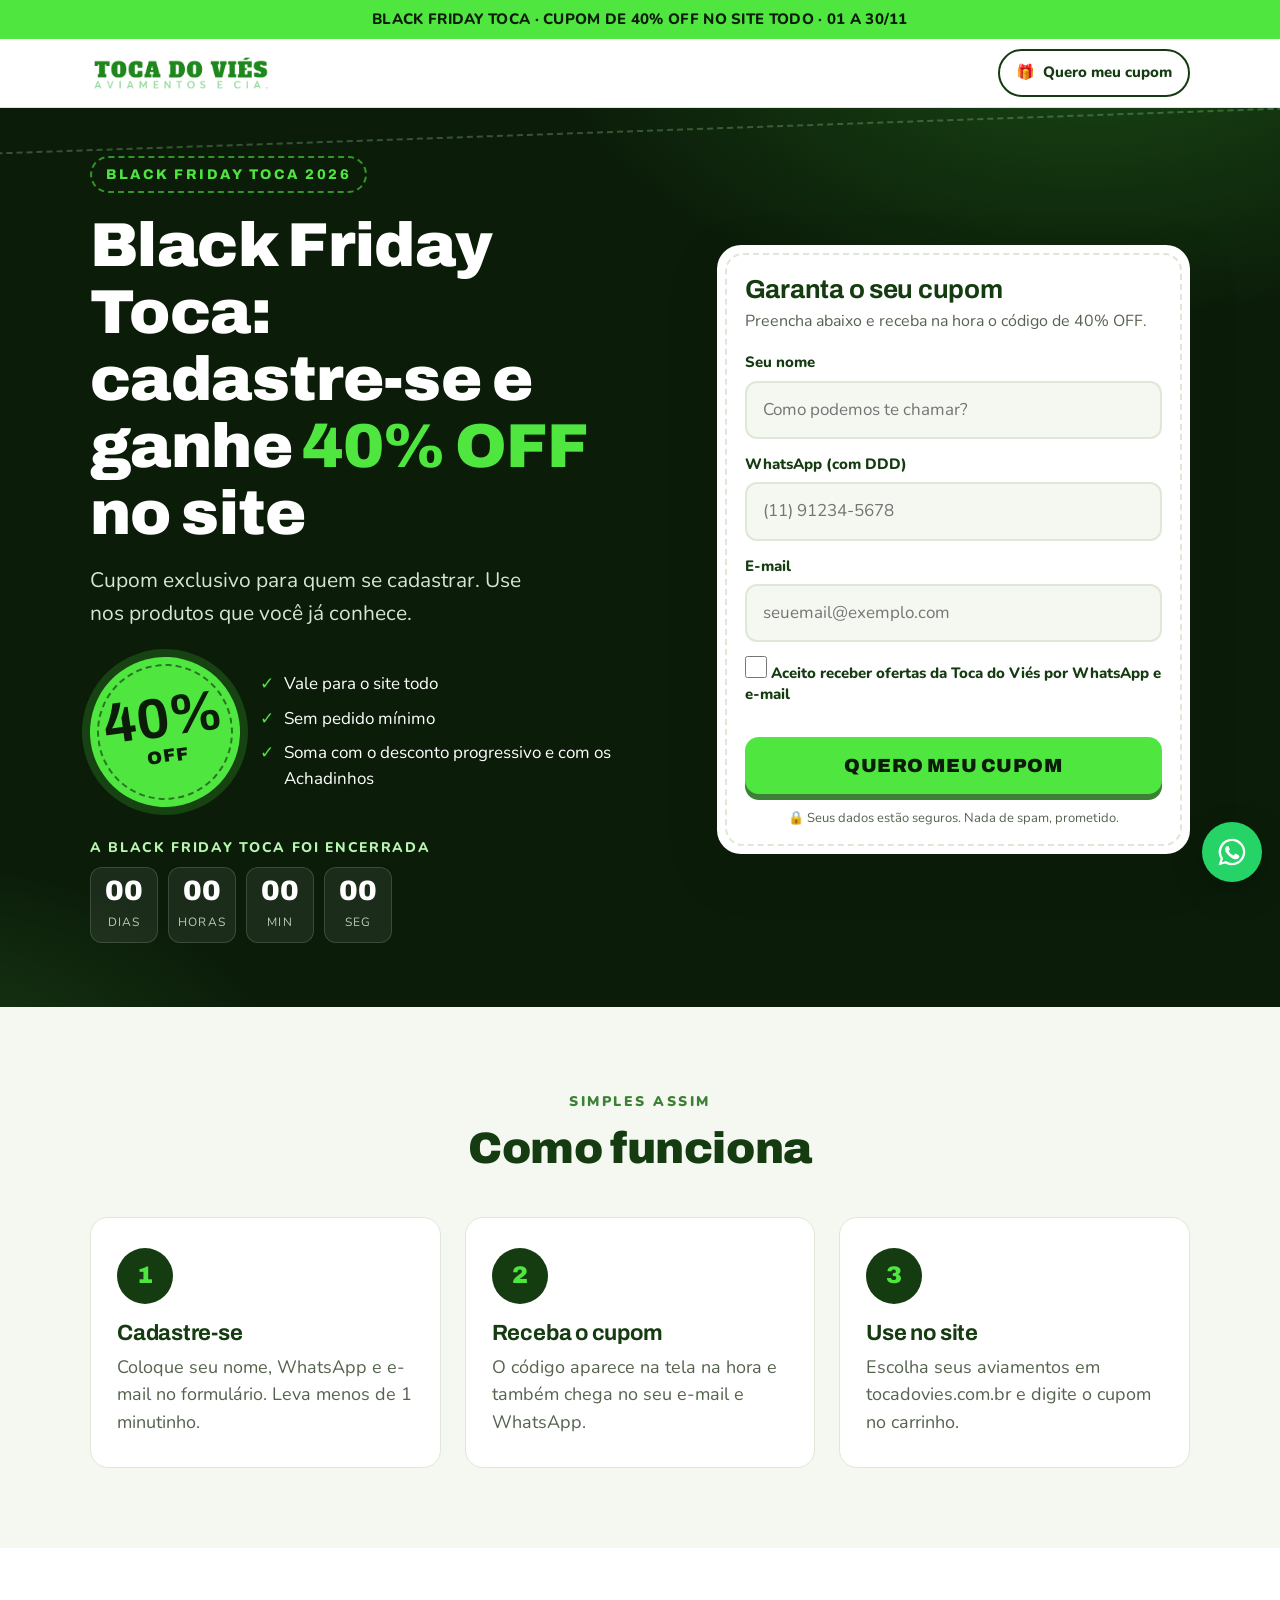
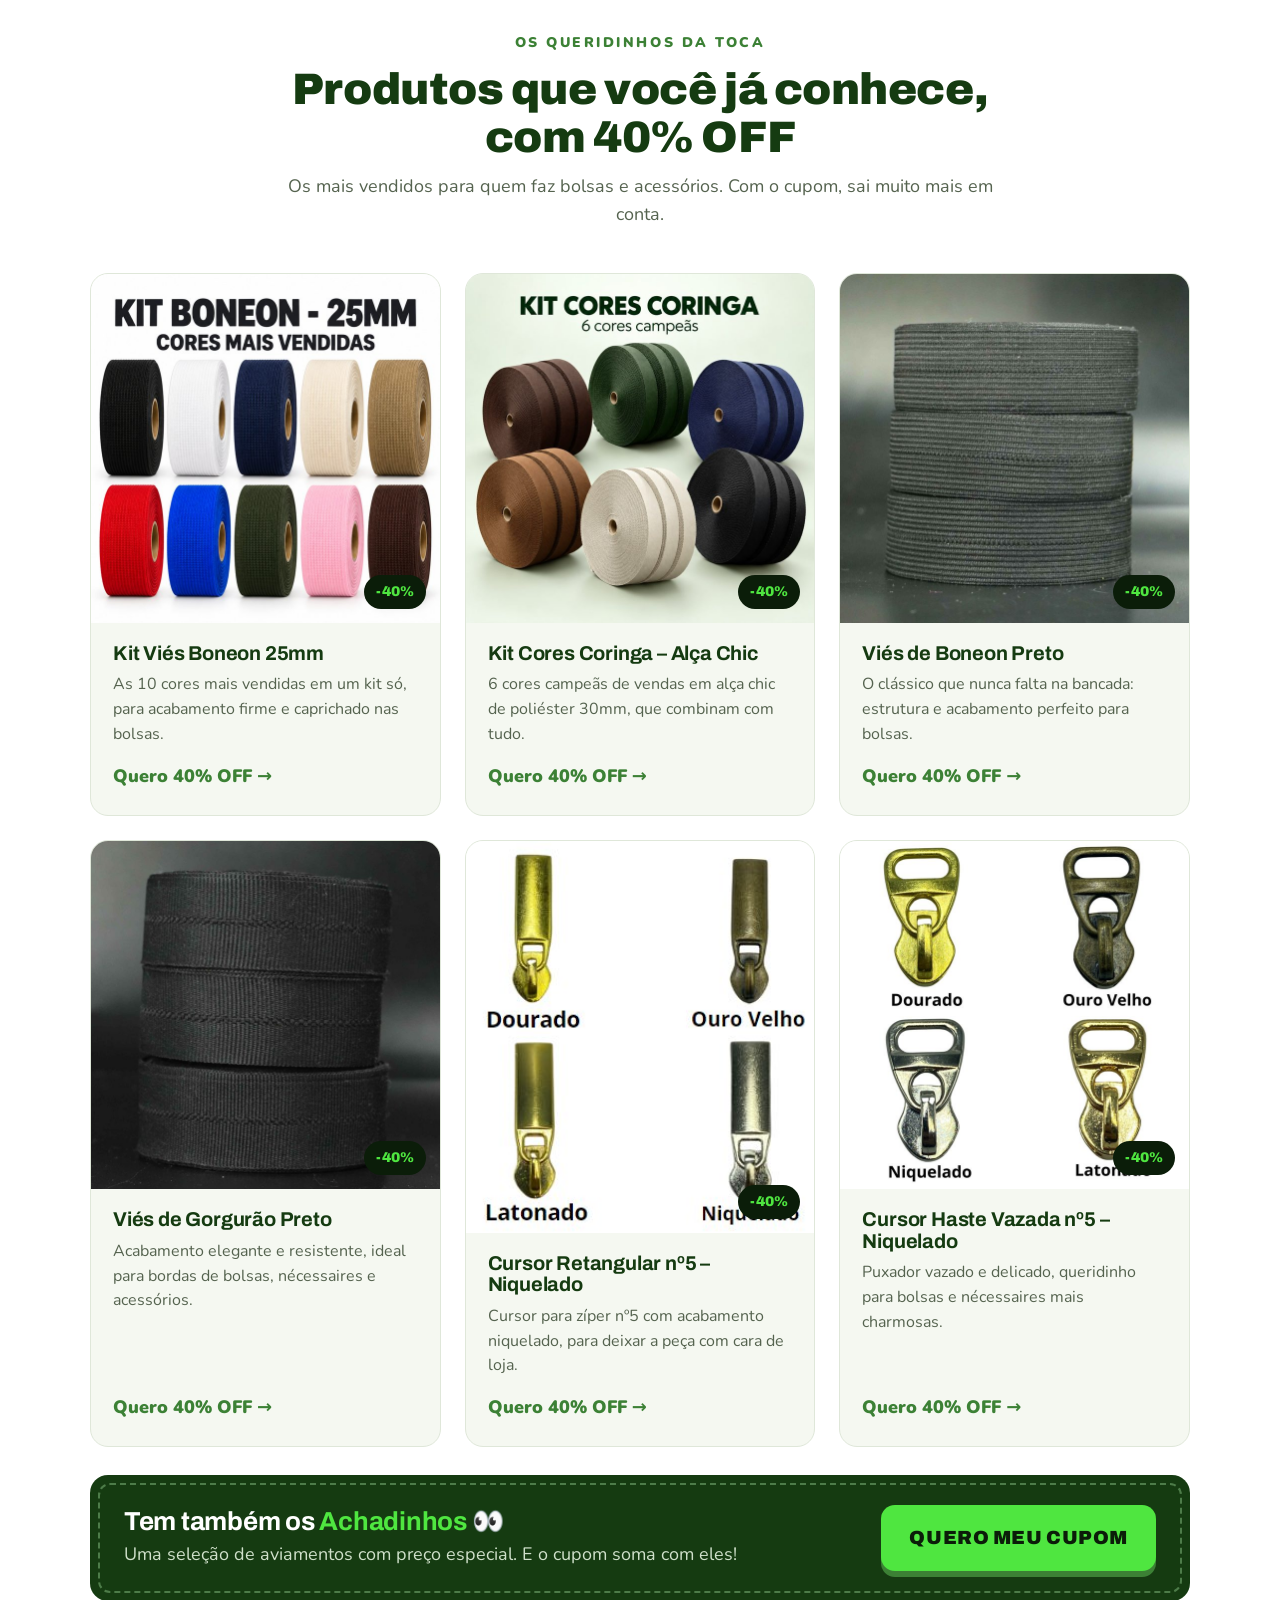
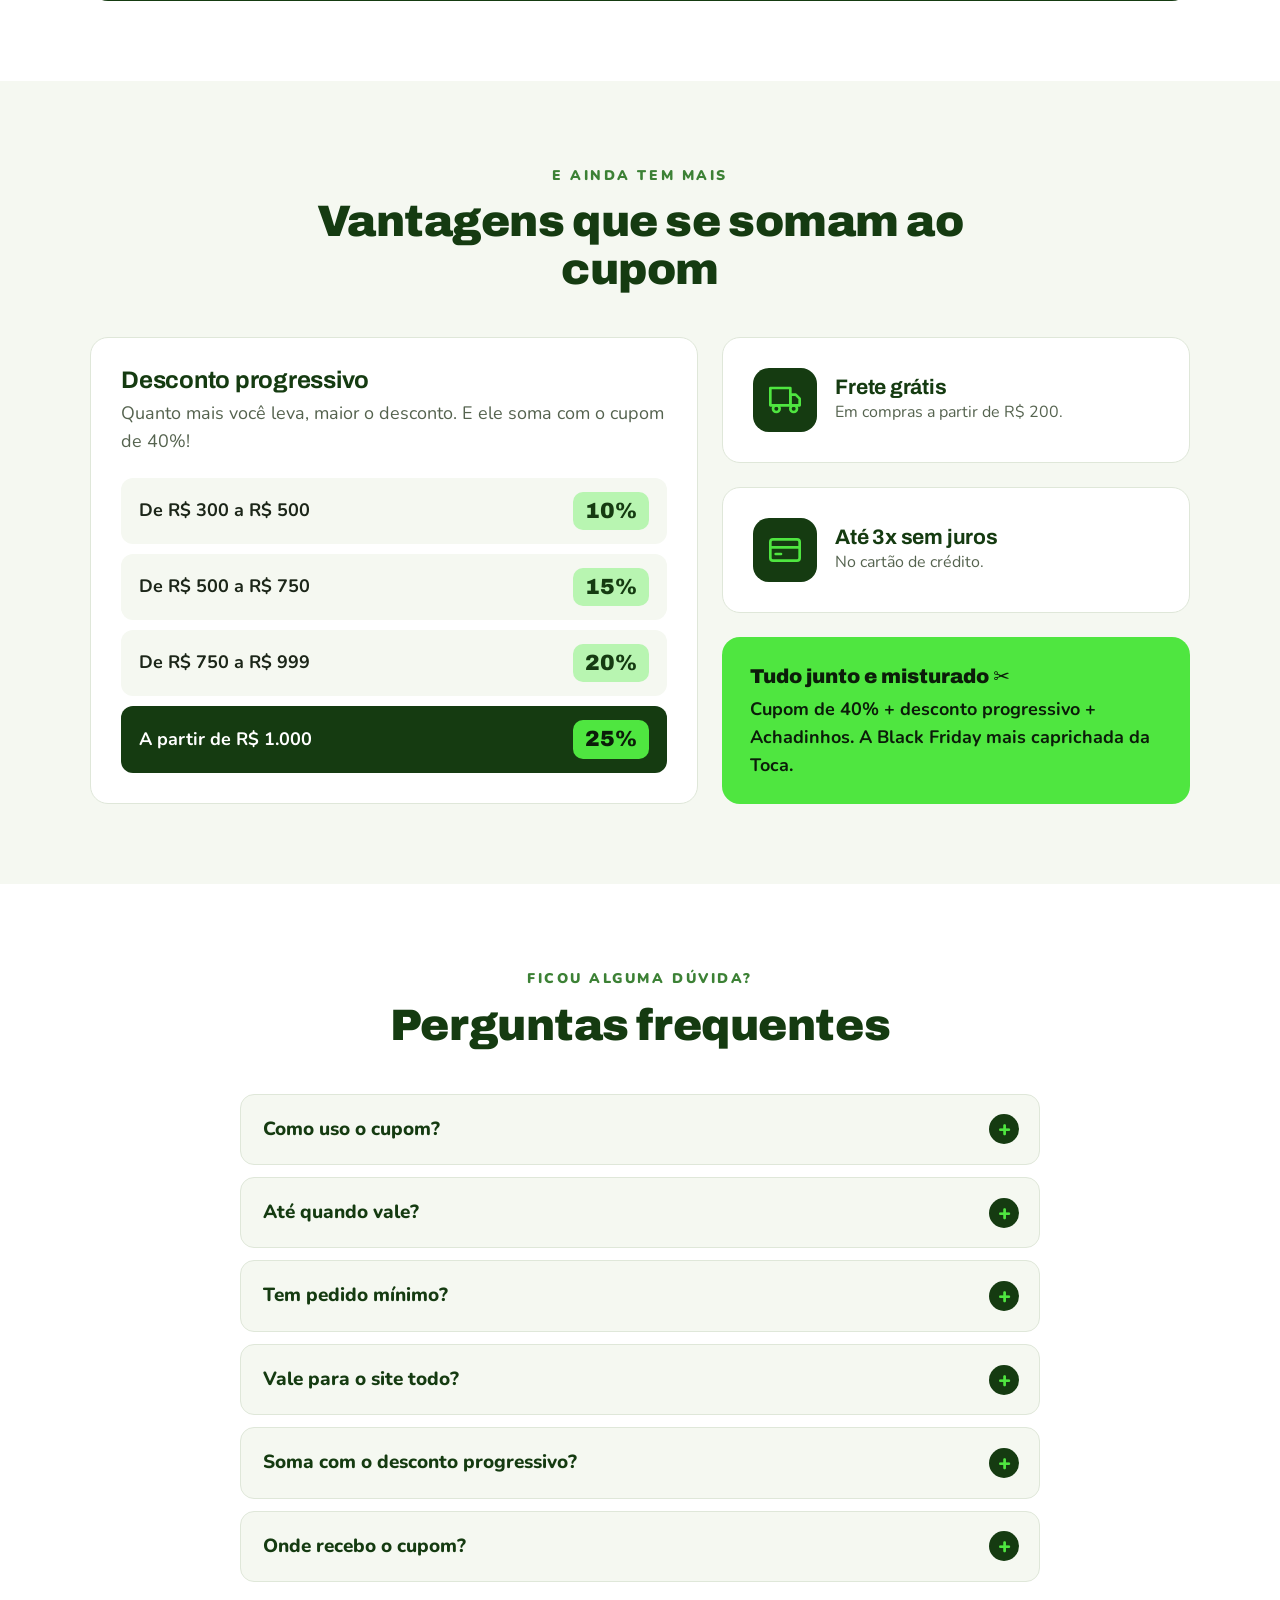
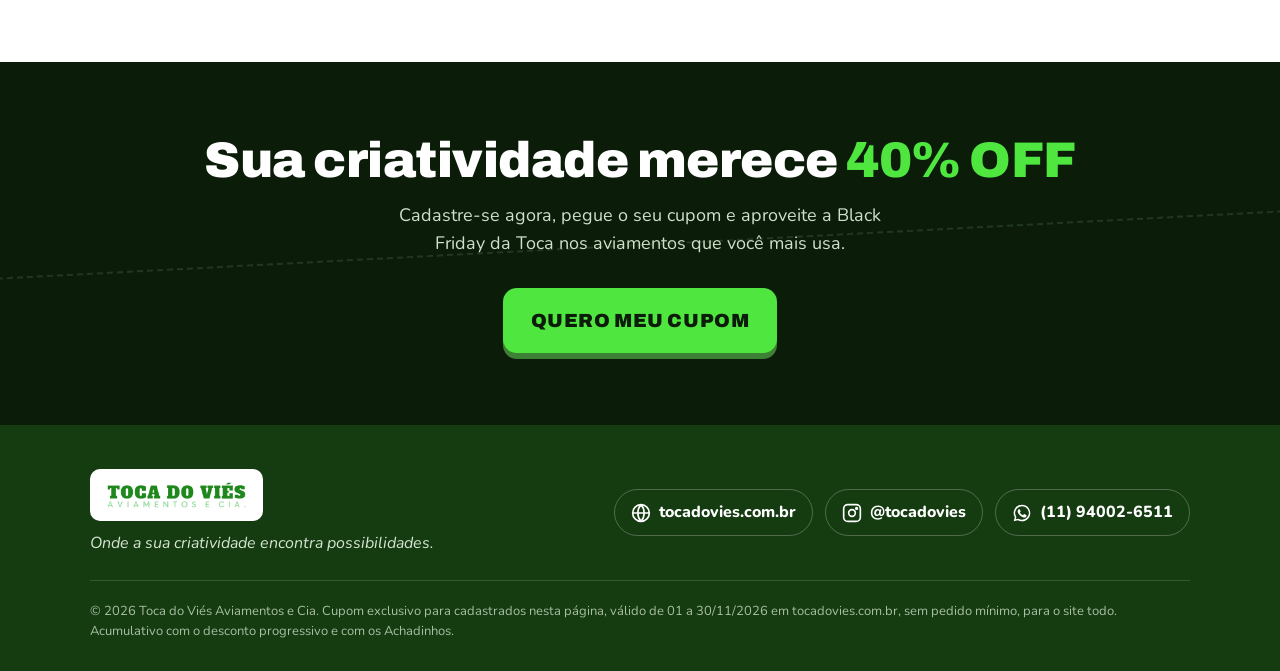
==== index.html @ e6060179 "Landing page Black Friday 2026 com captura de leads e página de agradecimento Co-Authored-By: Claude" ====
<!doctype html>
<html lang="pt-BR">
<head>
  <meta charset="utf-8">
  <meta name="viewport" content="width=device-width, initial-scale=1">
  <title>Black Friday Toca do Viés | Cadastre-se e ganhe 40% OFF</title>
  <meta name="description" content="Black Friday Toca do Viés: cadastre-se e ganhe um cupom exclusivo de 40% OFF no site todo, sem pedido mínimo. Válido de 01 a 30/11.">
  <meta name="theme-color" content="#0b1d09">
  <link rel="canonical" href="https://lp.tocadovies.com.br/">

  <meta property="og:type" content="website">
  <meta property="og:title" content="Black Friday Toca: cadastre&#8209;se e ganhe 40% OFF no site">
  <meta property="og:description" content="Cupom exclusivo para quem se cadastrar. Use nos produtos que você já conhece.">
  <meta property="og:image" content="https://lp.tocadovies.com.br/assets/img/kit-vies-boneon.jpg">
  <meta property="og:url" content="https://lp.tocadovies.com.br/">
  <meta property="og:locale" content="pt_BR">

  <link rel="icon" href="assets/img/favicon.png">
  <link rel="preconnect" href="https://fonts.googleapis.com">
  <link rel="preconnect" href="https://fonts.gstatic.com" crossorigin>
  <link href="https://fonts.googleapis.com/css2?family=Archivo:wght@800;900&family=Nunito:wght@400;600;700;800;900&display=swap" rel="stylesheet">
  <link rel="stylesheet" href="assets/css/style.css">

  <script src="assets/js/config.js"></script>
  <script src="assets/js/tracking.js"></script>
</head>
<body>

  <div class="topbar">BLACK FRIDAY TOCA · CUPOM DE 40% OFF NO SITE TODO · 01 A 30/11</div>

  <header class="header">
    <div class="container">
      <img src="assets/img/logo.png" alt="Toca do Viés Aviamentos e Cia." height="40">
      <a class="header-cta" href="#cadastro">🎁 <span>Quero meu cupom</span></a>
    </div>
  </header>

  <!-- ========== TOPO ========== -->
  <section class="hero" id="topo">
    <div class="container">
      <div class="hero-copy">
        <span class="eyebrow">Black Friday Toca 2026</span>
        <h1>Black Friday Toca: cadastre&#8209;se e ganhe <span class="hl">40% OFF</span> no site</h1>
        <p class="lead">Cupom exclusivo para quem se cadastrar. Use nos produtos que você já conhece.</p>
      </div>

      <form class="form-card" id="lead-form" novalidate>
        <h2 id="cadastro">Garanta o seu cupom</h2>
        <p class="form-sub">Preencha abaixo e receba na hora o código de 40% OFF.</p>

        <div class="field">
          <label for="nome">Seu nome</label>
          <input type="text" id="nome" name="nome" autocomplete="name" placeholder="Como podemos te chamar?" required>
          <span class="field-error" aria-live="polite"></span>
        </div>
        <div class="field">
          <label for="whatsapp">WhatsApp (com DDD)</label>
          <input type="tel" id="whatsapp" name="whatsapp" autocomplete="tel-national" inputmode="numeric" placeholder="(11) 91234-5678" required>
          <span class="field-error" aria-live="polite"></span>
        </div>
        <div class="field">
          <label for="email">E-mail</label>
          <input type="email" id="email" name="email" autocomplete="email" placeholder="seuemail@exemplo.com" required>
          <span class="field-error" aria-live="polite"></span>
        </div>
        <div class="field">
          <label class="consent">
            <input type="checkbox" name="aceite" required>
            <span>Aceito receber ofertas da Toca do Viés por WhatsApp e e-mail</span>
          </label>
          <span class="field-error" aria-live="polite"></span>
        </div>

        <input type="hidden" name="utm_source">
        <input type="hidden" name="utm_medium">
        <input type="hidden" name="utm_campaign">
        <input type="hidden" name="utm_content">
        <input type="hidden" name="utm_term">
        <input type="hidden" name="gclid">
        <input type="hidden" name="fbclid">

        <button type="submit" class="btn btn-block">Quero meu cupom</button>
        <p class="form-safe">🔒 Seus dados estão seguros. Nada de spam, prometido.</p>
      </form>

      <div class="hero-extra">
        <div class="offer">
          <div class="offer-badge" aria-hidden="true"><strong>40%</strong><span>OFF</span></div>
          <ul class="offer-list">
            <li>Vale para o site todo</li>
            <li>Sem pedido mínimo</li>
            <li>Soma com o desconto progressivo e com os Achadinhos</li>
          </ul>
        </div>
        <div class="countdown-wrap">
          <p id="countdown-label">O cupom expira em</p>
          <div class="countdown" id="countdown" aria-live="off">
            <div><b data-d>00</b><small>dias</small></div>
            <div><b data-h>00</b><small>horas</small></div>
            <div><b data-m>00</b><small>min</small></div>
            <div><b data-s>00</b><small>seg</small></div>
          </div>
        </div>
      </div>
    </div>
  </section>

  <!-- ========== COMO FUNCIONA ========== -->
  <section class="section" id="como-funciona">
    <div class="container">
      <div class="section-head">
        <span class="kicker">Simples assim</span>
        <h2>Como funciona</h2>
      </div>
      <div class="steps">
        <div class="step">
          <div class="step-num">1</div>
          <h3>Cadastre-se</h3>
          <p>Coloque seu nome, WhatsApp e e-mail no formulário. Leva menos de 1 minutinho.</p>
        </div>
        <div class="step">
          <div class="step-num">2</div>
          <h3>Receba o cupom</h3>
          <p>O código aparece na tela na hora e também chega no seu e-mail e WhatsApp.</p>
        </div>
        <div class="step">
          <div class="step-num">3</div>
          <h3>Use no site</h3>
          <p>Escolha seus aviamentos em tocadovies.com.br e digite o cupom no carrinho.</p>
        </div>
      </div>
    </div>
  </section>

  <!-- ========== PRODUTOS ========== -->
  <section class="section products-section" id="produtos">
    <div class="container">
      <div class="section-head">
        <span class="kicker">Os queridinhos da Toca</span>
        <h2>Produtos que você já conhece, com 40% OFF</h2>
        <p>Os mais vendidos para quem faz bolsas e acessórios. Com o cupom, sai muito mais em conta.</p>
      </div>

      <div class="products">
        <article class="product">
          <div class="product-img"><img src="assets/img/kit-vies-boneon.jpg" alt="Kit Viés Boneon 25mm com 10 cores" loading="lazy" width="700" height="700"><span class="product-tag">-40%</span></div>
          <div class="product-body">
            <h3>Kit Viés Boneon 25mm</h3>
            <p>As 10 cores mais vendidas em um kit só, para acabamento firme e caprichado nas bolsas.</p>
            <a class="product-link" href="#cadastro">Quero 40% OFF →</a>
          </div>
        </article>
        <article class="product">
          <div class="product-img"><img src="assets/img/kit-alca-chic.jpg" alt="Kit Alça Chic 30mm com 6 cores campeãs" loading="lazy" width="700" height="700"><span class="product-tag">-40%</span></div>
          <div class="product-body">
            <h3>Kit Cores Coringa – Alça Chic</h3>
            <p>6 cores campeãs de vendas em alça chic de poliéster 30mm, que combinam com tudo.</p>
            <a class="product-link" href="#cadastro">Quero 40% OFF →</a>
          </div>
        </article>
        <article class="product">
          <div class="product-img"><img src="assets/img/vies-boneon-preto.jpg" alt="Viés de Boneon Preto" loading="lazy" width="700" height="700"><span class="product-tag">-40%</span></div>
          <div class="product-body">
            <h3>Viés de Boneon Preto</h3>
            <p>O clássico que nunca falta na bancada: estrutura e acabamento perfeito para bolsas.</p>
            <a class="product-link" href="#cadastro">Quero 40% OFF →</a>
          </div>
        </article>
        <article class="product">
          <div class="product-img"><img src="assets/img/vies-gorgurao-preto.jpg" alt="Viés de Gorgurão Preto" loading="lazy" width="700" height="700"><span class="product-tag">-40%</span></div>
          <div class="product-body">
            <h3>Viés de Gorgurão Preto</h3>
            <p>Acabamento elegante e resistente, ideal para bordas de bolsas, nécessaires e acessórios.</p>
            <a class="product-link" href="#cadastro">Quero 40% OFF →</a>
          </div>
        </article>
        <article class="product">
          <div class="product-img"><img src="assets/img/cursor-retangular.jpg" alt="Cursor Retangular nº5 Niquelado" loading="lazy" width="329" height="370"><span class="product-tag">-40%</span></div>
          <div class="product-body">
            <h3>Cursor Retangular nº5 – Niquelado</h3>
            <p>Cursor para zíper nº5 com acabamento niquelado, para deixar a peça com cara de loja.</p>
            <a class="product-link" href="#cadastro">Quero 40% OFF →</a>
          </div>
        </article>
        <article class="product">
          <div class="product-img"><img src="assets/img/cursor-haste-vazada.jpg" alt="Cursor Haste Vazada nº5 Niquelado" loading="lazy" width="700" height="700"><span class="product-tag">-40%</span></div>
          <div class="product-body">
            <h3>Cursor Haste Vazada nº5 – Niquelado</h3>
            <p>Puxador vazado e delicado, queridinho para bolsas e nécessaires mais charmosas.</p>
            <a class="product-link" href="#cadastro">Quero 40% OFF →</a>
          </div>
        </article>
      </div>

      <div class="achadinhos">
        <div>
          <h3>Tem também os <span>Achadinhos</span> 👀</h3>
          <p>Uma seleção de aviamentos com preço especial. E o cupom soma com eles!</p>
        </div>
        <a class="btn" href="#cadastro">Quero meu cupom</a>
      </div>
    </div>
  </section>

  <!-- ========== VANTAGENS ========== -->
  <section class="section" id="vantagens">
    <div class="container">
      <div class="section-head">
        <span class="kicker">E ainda tem mais</span>
        <h2>Vantagens que se somam ao cupom</h2>
      </div>

      <div class="perks">
        <div class="perk-card">
          <h3>Desconto progressivo</h3>
          <p>Quanto mais você leva, maior o desconto. E ele soma com o cupom de 40%!</p>
          <ul class="tiers">
            <li><span>De R$ 300 a R$ 500</span><b>10%</b></li>
            <li><span>De R$ 500 a R$ 750</span><b>15%</b></li>
            <li><span>De R$ 750 a R$ 999</span><b>20%</b></li>
            <li><span>A partir de R$ 1.000</span><b>25%</b></li>
          </ul>
        </div>

        <div class="perks-side">
          <div class="perk-card perk-mini">
            <div class="perk-icon" aria-hidden="true">
              <svg viewBox="0 0 24 24" fill="none" stroke="currentColor" stroke-width="2" stroke-linecap="round" stroke-linejoin="round"><path d="M1 3h15v13H1z"/><path d="M16 8h4l3 3v5h-7z"/><circle cx="5.5" cy="18.5" r="2.5"/><circle cx="18.5" cy="18.5" r="2.5"/></svg>
            </div>
            <div>
              <h3>Frete grátis</h3>
              <p>Em compras a partir de R$ 200.</p>
            </div>
          </div>
          <div class="perk-card perk-mini">
            <div class="perk-icon" aria-hidden="true">
              <svg viewBox="0 0 24 24" fill="none" stroke="currentColor" stroke-width="2" stroke-linecap="round" stroke-linejoin="round"><rect x="1" y="4" width="22" height="16" rx="2"/><path d="M1 10h22"/><path d="M5 15h4"/></svg>
            </div>
            <div>
              <h3>Até 3x sem juros</h3>
              <p>No cartão de crédito.</p>
            </div>
          </div>
          <div class="combo">
            <strong>Tudo junto e misturado ✂️</strong>
            Cupom de 40% + desconto progressivo + Achadinhos. A Black Friday mais caprichada da Toca.
          </div>
        </div>
      </div>
    </div>
  </section>

  <!-- ========== FAQ ========== -->
  <section class="section faq-section" id="faq">
    <div class="container">
      <div class="section-head">
        <span class="kicker">Ficou alguma dúvida?</span>
        <h2>Perguntas frequentes</h2>
      </div>
      <div class="faq">
        <details>
          <summary>Como uso o cupom?</summary>
          <p>Depois de se cadastrar, você recebe o código. É só digitá-lo no carrinho em tocadovies.com.br antes de finalizar a compra.</p>
        </details>
        <details>
          <summary>Até quando vale?</summary>
          <p>O cupom vale de 01 a 30/11.</p>
        </details>
        <details>
          <summary>Tem pedido mínimo?</summary>
          <p>Não! Pode usar em qualquer valor de compra.</p>
        </details>
        <details>
          <summary>Vale para o site todo?</summary>
          <p>Sim, vale para todos os produtos do site.</p>
        </details>
        <details>
          <summary>Soma com o desconto progressivo?</summary>
          <p>Sim! O cupom soma com o desconto progressivo do site (de 10% a 25%) e também com os Achadinhos.</p>
        </details>
        <details>
          <summary>Onde recebo o cupom?</summary>
          <p>Ele aparece na tela logo depois do cadastro e também é enviado para o seu e-mail e WhatsApp.</p>
        </details>
      </div>
    </div>
  </section>

  <!-- ========== CTA FINAL ========== -->
  <section class="final-cta">
    <div class="container">
      <h2>Sua criatividade merece <span>40% OFF</span></h2>
      <p>Cadastre-se agora, pegue o seu cupom e aproveite a Black Friday da Toca nos aviamentos que você mais usa.</p>
      <a class="btn" href="#cadastro">Quero meu cupom</a>
    </div>
  </section>

  <!-- ========== RODAPÉ ========== -->
  <footer class="footer">
    <div class="container">
      <div class="footer-brand">
        <img src="assets/img/logo.png" alt="Toca do Viés Aviamentos e Cia." height="32">
        <p>Onde a sua criatividade encontra possibilidades.</p>
      </div>
      <div class="footer-links">
        <a data-site href="https://www.tocadovies.com.br" target="_blank" rel="noopener">
          <svg viewBox="0 0 24 24" fill="none" stroke="currentColor" stroke-width="2"><circle cx="12" cy="12" r="10"/><path d="M2 12h20M12 2a15 15 0 0 1 0 20M12 2a15 15 0 0 0 0 20"/></svg>
          tocadovies.com.br
        </a>
        <a data-instagram href="https://www.instagram.com/tocadovies" target="_blank" rel="noopener">
          <svg viewBox="0 0 24 24" fill="none" stroke="currentColor" stroke-width="2"><rect x="2" y="2" width="20" height="20" rx="5"/><circle cx="12" cy="12" r="4"/><circle cx="17.5" cy="6.5" r="1" fill="currentColor"/></svg>
          @tocadovies
        </a>
        <a data-whatsapp href="https://wa.me/5511940026511" target="_blank" rel="noopener">
          <svg viewBox="0 0 24 24" fill="currentColor"><path d="M12 2a10 10 0 0 0-8.6 15.1L2 22l5-1.3A10 10 0 1 0 12 2zm0 18.2a8.2 8.2 0 0 1-4.2-1.2l-.3-.2-3 .8.8-2.9-.2-.3A8.2 8.2 0 1 1 12 20.2zm4.5-6.1c-.2-.1-1.5-.7-1.7-.8-.2-.1-.4-.1-.6.1l-.8 1c-.1.2-.3.2-.5.1a6.7 6.7 0 0 1-3.3-2.9c-.3-.4.3-.4.7-1.4.1-.2 0-.3 0-.4l-.8-1.8c-.2-.5-.4-.4-.6-.4h-.5a1 1 0 0 0-.7.3 3 3 0 0 0-.9 2.2 5.2 5.2 0 0 0 1.1 2.7 11.8 11.8 0 0 0 4.5 4c1.7.7 2.3.8 3.2.6.5-.1 1.5-.6 1.7-1.2.2-.6.2-1.1.2-1.2-.1-.1-.3-.2-.5-.3z"/></svg>
          (11) 94002-6511
        </a>
      </div>
      <p class="footer-legal">© 2026 Toca do Viés Aviamentos e Cia. Cupom exclusivo para cadastrados nesta página, válido de 01 a 30/11/2026 em tocadovies.com.br, sem pedido mínimo, para o site todo. Acumulativo com o desconto progressivo e com os Achadinhos.</p>
    </div>
  </footer>

  <a class="wa-float" data-whatsapp href="https://wa.me/5511940026511" target="_blank" rel="noopener" aria-label="Fale com a gente no WhatsApp">
    <svg viewBox="0 0 24 24" fill="currentColor"><path d="M12 2a10 10 0 0 0-8.6 15.1L2 22l5-1.3A10 10 0 1 0 12 2zm0 18.2a8.2 8.2 0 0 1-4.2-1.2l-.3-.2-3 .8.8-2.9-.2-.3A8.2 8.2 0 1 1 12 20.2zm4.5-6.1c-.2-.1-1.5-.7-1.7-.8-.2-.1-.4-.1-.6.1l-.8 1c-.1.2-.3.2-.5.1a6.7 6.7 0 0 1-3.3-2.9c-.3-.4.3-.4.7-1.4.1-.2 0-.3 0-.4l-.8-1.8c-.2-.5-.4-.4-.6-.4h-.5a1 1 0 0 0-.7.3 3 3 0 0 0-.9 2.2 5.2 5.2 0 0 0 1.1 2.7 11.8 11.8 0 0 0 4.5 4c1.7.7 2.3.8 3.2.6.5-.1 1.5-.6 1.7-1.2.2-.6.2-1.1.2-1.2-.1-.1-.3-.2-.5-.3z"/></svg>
  </a>

  <script src="assets/js/main.js"></script>
</body>
</html>
---- assets/css/style.css ----
/* Toca do Viés — Black Friday 2026 */
:root {
  --ink: #0b1d09;
  --forest: #153b11;
  --forest-2: #1d4d18;
  --leaf: #3c8135;
  --lime: #4fe640;
  --lime-soft: #b8f5b1;
  --paper: #f5f8f1;
  --white: #ffffff;
  --text: #1c2619;
  --muted: #55634f;
  --line: #dfe7d9;
  --error: #c62828;
  --radius: 18px;
  --shadow: 0 18px 50px rgba(11, 29, 9, .18);
  --font-display: "Archivo", "Arial Black", system-ui, sans-serif;
  --font-body: "Nunito", system-ui, -apple-system, "Segoe UI", sans-serif;
}

*, *::before, *::after { box-sizing: border-box; }
html { scroll-behavior: smooth; -webkit-text-size-adjust: 100%; }
body {
  margin: 0;
  font-family: var(--font-body);
  font-size: 18px;
  line-height: 1.55;
  color: var(--text);
  background: var(--paper);
}
img { max-width: 100%; display: block; }
a { color: inherit; }
h1, h2, h3 { font-family: var(--font-display); line-height: 1.08; margin: 0; letter-spacing: -.01em; }
p { margin: 0; }
.container { width: 100%; max-width: 1140px; margin: 0 auto; padding: 0 20px; }
.sr-only { position: absolute; width: 1px; height: 1px; overflow: hidden; clip: rect(0 0 0 0); white-space: nowrap; }

/* Linha de costura (pesponto) */
.stitch { border: 2px dashed currentColor; }

/* ---------- Faixa superior ---------- */
.topbar {
  background: var(--lime);
  color: var(--ink);
  font-weight: 800;
  font-size: 15px;
  text-align: center;
  padding: 8px 16px;
  letter-spacing: .02em;
}

/* ---------- Header ---------- */
.header { background: var(--white); border-bottom: 1px solid var(--line); }
.header .container { display: flex; align-items: center; justify-content: space-between; gap: 16px; padding-top: 10px; padding-bottom: 10px; }
.header img { height: 40px; width: auto; }
.header-cta {
  display: inline-flex; align-items: center; gap: 8px;
  font-weight: 800; font-size: 15px; text-decoration: none;
  color: var(--forest);
  padding: 10px 16px; border-radius: 999px; border: 2px solid var(--forest);
}
.header-cta:hover { background: var(--forest); color: var(--white); }

/* ---------- Hero ---------- */
.hero {
  position: relative;
  overflow: hidden;
  background:
    radial-gradient(900px 500px at 85% -10%, rgba(79, 230, 64, .22), transparent 60%),
    radial-gradient(700px 400px at -10% 110%, rgba(60, 129, 53, .35), transparent 60%),
    var(--ink);
  color: var(--white);
  padding: 48px 0 64px;
}
.hero::before {
  /* fita de viés costurada */
  content: "";
  position: absolute; left: -5%; right: -5%; top: 22px; height: 0;
  border-top: 2px dashed rgba(184, 245, 177, .25);
  transform: rotate(-2deg);
}
.hero .container {
  position: relative; display: grid; grid-template-columns: 1.1fr .9fr;
  grid-template-areas: "copy form" "extra form";
  column-gap: 48px; align-items: center;
}
.hero-copy { grid-area: copy; align-self: end; }
.hero-extra { grid-area: extra; align-self: start; }
.hero .form-card { grid-area: form; }

.eyebrow {
  display: inline-flex; align-items: center; gap: 10px;
  font-family: var(--font-display); font-weight: 800;
  font-size: 14px; letter-spacing: .18em; text-transform: uppercase;
  color: var(--lime);
  border: 2px dashed rgba(79, 230, 64, .6);
  border-radius: 999px; padding: 6px 14px;
}
.hero h1 { font-size: clamp(36px, 5.4vw, 62px); font-weight: 900; margin: 20px 0 16px; }
.hero h1 .hl { color: var(--lime); }
.hero .lead { font-size: 21px; color: #d6e5d2; max-width: 34ch; }

.offer {
  display: flex; align-items: center; gap: 20px;
  margin-top: 28px;
}
.offer-badge {
  flex: none;
  width: 150px; height: 150px; border-radius: 50%;
  background: var(--lime); color: var(--ink);
  display: grid; place-content: center; text-align: center;
  font-family: var(--font-display); font-weight: 900;
  box-shadow: 0 0 0 8px rgba(79, 230, 64, .18);
  transform: rotate(-8deg);
  position: relative;
}
.offer-badge::after { content: ""; position: absolute; inset: 7px; border-radius: 50%; border: 2px dashed var(--ink); opacity: .55; }
.offer-badge strong { font-size: 56px; line-height: .9; display: block; }
.offer-badge span { font-size: 18px; letter-spacing: .08em; }
.offer-list { list-style: none; margin: 0; padding: 0; display: grid; gap: 8px; font-size: 17px; }
.offer-list li { display: flex; gap: 10px; align-items: flex-start; }
.offer-list li::before { content: "✓"; color: var(--lime); font-weight: 900; }

.countdown-wrap { margin-top: 30px; }
.countdown-wrap p { font-size: 14px; font-weight: 800; text-transform: uppercase; letter-spacing: .12em; color: var(--lime-soft); margin-bottom: 8px; }
.countdown { display: flex; gap: 10px; }
.countdown div {
  min-width: 68px; text-align: center;
  background: rgba(255, 255, 255, .07);
  border: 1px solid rgba(255, 255, 255, .14);
  border-radius: 12px; padding: 8px 6px;
}
.countdown b { display: block; font-family: var(--font-display); font-size: 28px; font-weight: 900; line-height: 1.1; font-variant-numeric: tabular-nums; }
.countdown small { font-size: 12px; text-transform: uppercase; letter-spacing: .1em; color: #b9cbb4; }

/* ---------- Formulário ---------- */
.form-card {
  background: var(--white); color: var(--text);
  border-radius: 24px; padding: 30px 28px 26px;
  box-shadow: var(--shadow);
  position: relative;
}
.form-card::after {
  content: ""; position: absolute; inset: 8px; border-radius: 18px;
  border: 2px dashed var(--line); pointer-events: none;
}
.form-card > * { position: relative; z-index: 1; }
.form-card h2 { font-size: 26px; color: var(--forest); }
.form-card .form-sub { color: var(--muted); font-size: 16px; margin: 6px 0 18px; }

.field { margin-bottom: 14px; }
.field label { display: block; font-weight: 800; font-size: 15px; margin-bottom: 6px; color: var(--forest); }
.field input[type="text"], .field input[type="email"], .field input[type="tel"] {
  width: 100%; font: inherit; font-size: 17px;
  padding: 14px 16px; border-radius: 12px;
  border: 2px solid var(--line); background: var(--paper); color: var(--text);
  transition: border-color .15s, background .15s;
}
.field input:focus { outline: none; border-color: var(--leaf); background: var(--white); }
.field-error { display: block; min-height: 0; color: var(--error); font-size: 14px; font-weight: 700; margin-top: 4px; }
.field-error:empty { display: none; }
.has-error input[type="text"], .has-error input[type="email"], .has-error input[type="tel"] { border-color: var(--error); }

.consent { display: flex; gap: 10px; align-items: flex-start; font-size: 15px; line-height: 1.4; color: var(--muted); cursor: pointer; font-weight: 600; }
.consent input { width: 22px; height: 22px; flex: none; margin: 0; accent-color: var(--leaf); }

.btn {
  display: inline-flex; align-items: center; justify-content: center; gap: 10px;
  font-family: var(--font-display); font-weight: 900; font-size: 19px;
  text-transform: uppercase; letter-spacing: .03em; text-decoration: none;
  border: 0; cursor: pointer;
  padding: 18px 28px; border-radius: 14px;
  background: var(--lime); color: var(--ink);
  box-shadow: 0 6px 0 var(--leaf);
  transition: transform .1s, box-shadow .1s, filter .15s;
}
.btn:hover { filter: brightness(1.05); }
.btn:active { transform: translateY(4px); box-shadow: 0 2px 0 var(--leaf); }
.btn:focus-visible { outline: 3px solid var(--forest); outline-offset: 3px; }
.btn-block { width: 100%; margin-top: 18px; }
.btn-dark { background: var(--forest); color: var(--white); box-shadow: 0 6px 0 var(--ink); }
.btn.is-loading { opacity: .7; pointer-events: none; }
.btn.is-loading::after { content: ""; width: 18px; height: 18px; border-radius: 50%; border: 3px solid currentColor; border-right-color: transparent; animation: spin .7s linear infinite; }
@keyframes spin { to { transform: rotate(360deg); } }

.form-safe { text-align: center; font-size: 13px; color: var(--muted); margin-top: 14px; }

/* ---------- Seções ---------- */
.section { padding: 80px 0; }
.section-head { text-align: center; max-width: 720px; margin: 0 auto 44px; }
.section-head .kicker { font-weight: 900; font-size: 14px; letter-spacing: .18em; text-transform: uppercase; color: var(--leaf); }
.section-head h2 { font-size: clamp(30px, 4vw, 44px); font-weight: 900; color: var(--forest); margin-top: 10px; }
.section-head p { color: var(--muted); margin-top: 12px; }

/* Como funciona */
.steps { display: grid; grid-template-columns: repeat(3, 1fr); gap: 24px; counter-reset: step; }
.step {
  background: var(--white); border-radius: var(--radius); padding: 30px 26px;
  border: 1px solid var(--line); position: relative;
}
.step-num {
  width: 56px; height: 56px; border-radius: 50%;
  display: grid; place-content: center;
  background: var(--forest); color: var(--lime);
  font-family: var(--font-display); font-weight: 900; font-size: 24px;
  margin-bottom: 18px;
}
.step h3 { font-size: 22px; color: var(--forest); margin-bottom: 8px; }
.step p { color: var(--muted); }
.step code { font-family: var(--font-display); font-weight: 900; color: var(--forest); background: var(--lime-soft); padding: 1px 8px; border-radius: 6px; }

/* Produtos */
.products-section { background: var(--white); }
.products { display: grid; grid-template-columns: repeat(3, 1fr); gap: 24px; }
.product {
  display: flex; flex-direction: column;
  background: var(--paper); border-radius: var(--radius); overflow: hidden;
  border: 1px solid var(--line);
  transition: transform .2s, box-shadow .2s;
}
.product:hover { transform: translateY(-4px); box-shadow: var(--shadow); }
.product-img { position: relative; aspect-ratio: 1; background: var(--white); }
.product-img img { width: 100%; height: 100%; object-fit: cover; }
.product-tag {
  position: absolute; bottom: 14px; right: 14px;
  background: var(--ink); color: var(--lime);
  font-family: var(--font-display); font-weight: 900; font-size: 14px;
  padding: 6px 12px; border-radius: 999px;
}
.product-body { padding: 20px 22px 24px; display: flex; flex-direction: column; gap: 8px; flex: 1; }
.product-body h3 { font-size: 20px; color: var(--forest); }
.product-body p { color: var(--muted); font-size: 16px; flex: 1; }
.product-link { font-weight: 900; color: var(--leaf); text-decoration: none; margin-top: 8px; }
.product-link:hover { text-decoration: underline; }

.achadinhos {
  margin-top: 28px;
  display: flex; align-items: center; justify-content: space-between; gap: 24px;
  background: var(--forest); color: var(--white);
  border-radius: var(--radius); padding: 30px 34px;
  position: relative; overflow: hidden;
}
.achadinhos::after { content: ""; position: absolute; inset: 8px; border: 2px dashed rgba(184, 245, 177, .35); border-radius: 12px; pointer-events: none; }
.achadinhos h3 { font-size: 26px; }
.achadinhos h3 span { color: var(--lime); }
.achadinhos p { color: #cfe0ca; margin-top: 6px; }
.achadinhos .btn { flex: none; position: relative; z-index: 1; }

/* Vantagens */
.perks { display: grid; grid-template-columns: 1.3fr 1fr; gap: 24px; }
.perk-card { background: var(--white); border: 1px solid var(--line); border-radius: var(--radius); padding: 30px; }
.perk-card h3 { font-size: 24px; color: var(--forest); margin-bottom: 6px; }
.perk-card > p { color: var(--muted); }
.tiers { list-style: none; padding: 0; margin: 22px 0 0; display: grid; gap: 10px; }
.tiers li {
  display: grid; grid-template-columns: 1fr auto; align-items: center; gap: 12px;
  padding: 14px 18px; border-radius: 12px; background: var(--paper);
  font-weight: 700;
}
.tiers li b {
  font-family: var(--font-display); font-weight: 900; font-size: 22px; color: var(--forest);
  background: var(--lime-soft); border-radius: 10px; padding: 2px 12px; min-width: 76px; text-align: center;
}
.tiers li:last-child { background: var(--forest); color: var(--white); }
.tiers li:last-child b { background: var(--lime); color: var(--ink); }
.perks-side { display: grid; gap: 24px; }
.perk-mini { display: flex; gap: 18px; align-items: center; }
.perk-icon {
  flex: none; width: 64px; height: 64px; border-radius: 16px;
  background: var(--forest); color: var(--lime); display: grid; place-content: center;
}
.perk-icon svg { width: 32px; height: 32px; }
.perk-mini h3 { font-size: 21px; margin-bottom: 2px; }
.perk-mini p { color: var(--muted); font-size: 16px; }
.combo {
  background: var(--lime); color: var(--ink); border-radius: var(--radius); padding: 24px 28px;
  font-weight: 700;
}
.combo strong { font-family: var(--font-display); font-weight: 900; font-size: 20px; display: block; margin-bottom: 4px; }

/* FAQ */
.faq-section { background: var(--white); }
.faq { max-width: 800px; margin: 0 auto; display: grid; gap: 12px; }
.faq details { background: var(--paper); border: 1px solid var(--line); border-radius: 14px; }
.faq summary {
  cursor: pointer; list-style: none;
  padding: 20px 56px 20px 22px; position: relative;
  font-weight: 800; font-size: 19px; color: var(--forest);
}
.faq summary::-webkit-details-marker { display: none; }
.faq summary::after {
  content: "+"; position: absolute; right: 20px; top: 50%; transform: translateY(-50%);
  width: 30px; height: 30px; border-radius: 50%; background: var(--forest); color: var(--lime);
  display: grid; place-content: center; font-size: 22px; font-weight: 900; line-height: 1;
}
.faq details[open] summary::after { content: "–"; }
.faq details p { padding: 0 22px 20px; color: var(--muted); }
.faq code { font-family: var(--font-display); font-weight: 900; color: var(--forest); background: var(--lime-soft); padding: 1px 8px; border-radius: 6px; }

/* CTA final */
.final-cta { background: var(--ink); color: var(--white); text-align: center; padding: 72px 0; position: relative; overflow: hidden; }
.final-cta::before { content: ""; position: absolute; left: -5%; right: -5%; top: 50%; border-top: 2px dashed rgba(184, 245, 177, .12); transform: rotate(-3deg); }
.final-cta .container { position: relative; }
.final-cta h2 { font-size: clamp(32px, 4.5vw, 50px); font-weight: 900; }
.final-cta h2 span { color: var(--lime); }
.final-cta p { color: #cfe0ca; margin: 14px auto 30px; max-width: 46ch; }

/* Rodapé */
.footer { background: var(--forest); color: #d6e5d2; padding: 44px 0 30px; font-size: 16px; }
.footer .container { display: flex; flex-wrap: wrap; align-items: center; justify-content: space-between; gap: 24px; }
.footer-brand img { height: 52px; width: auto; background: var(--white); border-radius: 10px; padding: 10px 14px; }
.footer-brand p { margin-top: 10px; font-style: italic; }
.footer-links { display: flex; flex-wrap: wrap; gap: 12px; }
.footer-links a {
  display: inline-flex; align-items: center; gap: 8px; text-decoration: none;
  font-weight: 800; color: var(--white);
  padding: 10px 16px; border-radius: 999px; border: 1px solid rgba(255, 255, 255, .25);
}
.footer-links a:hover { background: rgba(255, 255, 255, .1); }
.footer-links svg { width: 20px; height: 20px; }
.footer-legal { width: 100%; border-top: 1px solid rgba(255, 255, 255, .15); padding-top: 20px; font-size: 13px; color: #a9bfa3; }

/* WhatsApp flutuante */
.wa-float {
  position: fixed; right: 18px; bottom: 18px; z-index: 50;
  width: 60px; height: 60px; border-radius: 50%;
  background: #25d366; color: var(--white);
  display: grid; place-content: center;
  box-shadow: 0 10px 30px rgba(0, 0, 0, .25);
}
.wa-float svg { width: 32px; height: 32px; }

/* ---------- Página de agradecimento ---------- */
.thanks { min-height: 100vh; display: flex; flex-direction: column; }
.thanks .hero { flex: 1; padding: 56px 0 72px; }
.thanks .hero .container { display: block; max-width: 760px; text-align: center; }
.thanks .hero h1 { font-size: clamp(32px, 5vw, 50px); }
.thanks .hero .lead { margin: 0 auto; max-width: 44ch; }
.coupon {
  margin: 34px auto 0; max-width: 520px;
  background: var(--white); color: var(--ink);
  border-radius: 22px; padding: 28px 24px;
  position: relative;
  box-shadow: var(--shadow);
}
.coupon::before, .coupon::after {
  content: ""; position: absolute; top: 50%; width: 34px; height: 34px; border-radius: 50%;
  background: var(--ink); transform: translateY(-50%);
}
.coupon::before { left: -17px; }
.coupon::after { right: -17px; }
.coupon-label { font-weight: 900; font-size: 14px; letter-spacing: .16em; text-transform: uppercase; color: var(--leaf); }
.coupon-code {
  margin: 12px 0 16px;
  font-family: var(--font-display); font-weight: 900;
  font-size: clamp(26px, 7.5vw, 52px); letter-spacing: .04em; color: var(--forest);
  border: 3px dashed var(--leaf); border-radius: 14px; padding: 10px 12px;
  background: var(--paper);
  white-space: nowrap;
}
.copy-btn {
  font: inherit; font-weight: 800; font-size: 16px; cursor: pointer;
  background: var(--forest); color: var(--white); border: 0; border-radius: 999px; padding: 10px 22px;
}
.copy-btn.copied { background: var(--leaf); }
.rules { list-style: none; padding: 0; margin: 30px auto 0; display: flex; flex-wrap: wrap; justify-content: center; gap: 10px; }
.rules li { background: rgba(255, 255, 255, .08); border: 1px solid rgba(255, 255, 255, .18); border-radius: 999px; padding: 8px 16px; font-size: 16px; font-weight: 700; }
.thanks-cta { margin-top: 34px; }
.thanks-note { margin-top: 18px; font-size: 16px; color: #b9cbb4; }

.thanks-products { padding: 64px 0; background: var(--white); }
.mini-products { display: grid; grid-template-columns: repeat(6, 1fr); gap: 16px; }
.mini-products a { text-decoration: none; color: var(--forest); font-weight: 800; font-size: 15px; line-height: 1.3; }
.mini-products img { border-radius: 14px; aspect-ratio: 1; object-fit: cover; margin-bottom: 8px; border: 1px solid var(--line); }

/* ---------- Responsivo ---------- */
@media (max-width: 960px) {
  .hero .container { grid-template-columns: 1fr; grid-template-areas: "copy" "form" "extra"; row-gap: 24px; }
  .products { grid-template-columns: repeat(2, 1fr); }
  .perks { grid-template-columns: 1fr; }
  .mini-products { grid-template-columns: repeat(3, 1fr); }
}
@media (max-width: 720px) {
  body { font-size: 17px; }
  .header img { height: 30px; }
  .header-cta { padding: 8px 14px; font-size: 14px; }
  .topbar { font-size: 13px; }
  .hero { padding: 28px 0 48px; }
  .hero h1 { margin: 14px 0 10px; }
  .hero .lead { font-size: 18px; }
  .offer { gap: 16px; margin-top: 20px; }
  .offer-badge { width: 112px; height: 112px; }
  .offer-badge strong { font-size: 42px; }
  .offer-badge span { font-size: 14px; }
  .offer-list { font-size: 15px; }
  .countdown div { min-width: 0; flex: 1; }
  .countdown b { font-size: 24px; }
  .form-card { padding: 26px 20px 22px; }
  .section { padding: 56px 0; }
  .steps { grid-template-columns: 1fr; }
  .products { grid-template-columns: 1fr 1fr; gap: 14px; }
  .product-body { padding: 14px 14px 18px; }
  .product-body h3 { font-size: 17px; }
  .product-body p { font-size: 14px; }
  .product-tag { font-size: 12px; bottom: 10px; right: 10px; padding: 4px 10px; }
  .achadinhos { flex-direction: column; align-items: flex-start; padding: 26px 24px; }
  .achadinhos .btn { width: 100%; }
  .footer .container { flex-direction: column; align-items: flex-start; }
  .wa-float { width: 54px; height: 54px; }
}
@media (max-width: 380px) {
  .products { grid-template-columns: 1fr; }
}
@media (prefers-reduced-motion: reduce) {
  html { scroll-behavior: auto; }
  * { transition: none !important; animation: none !important; }
}
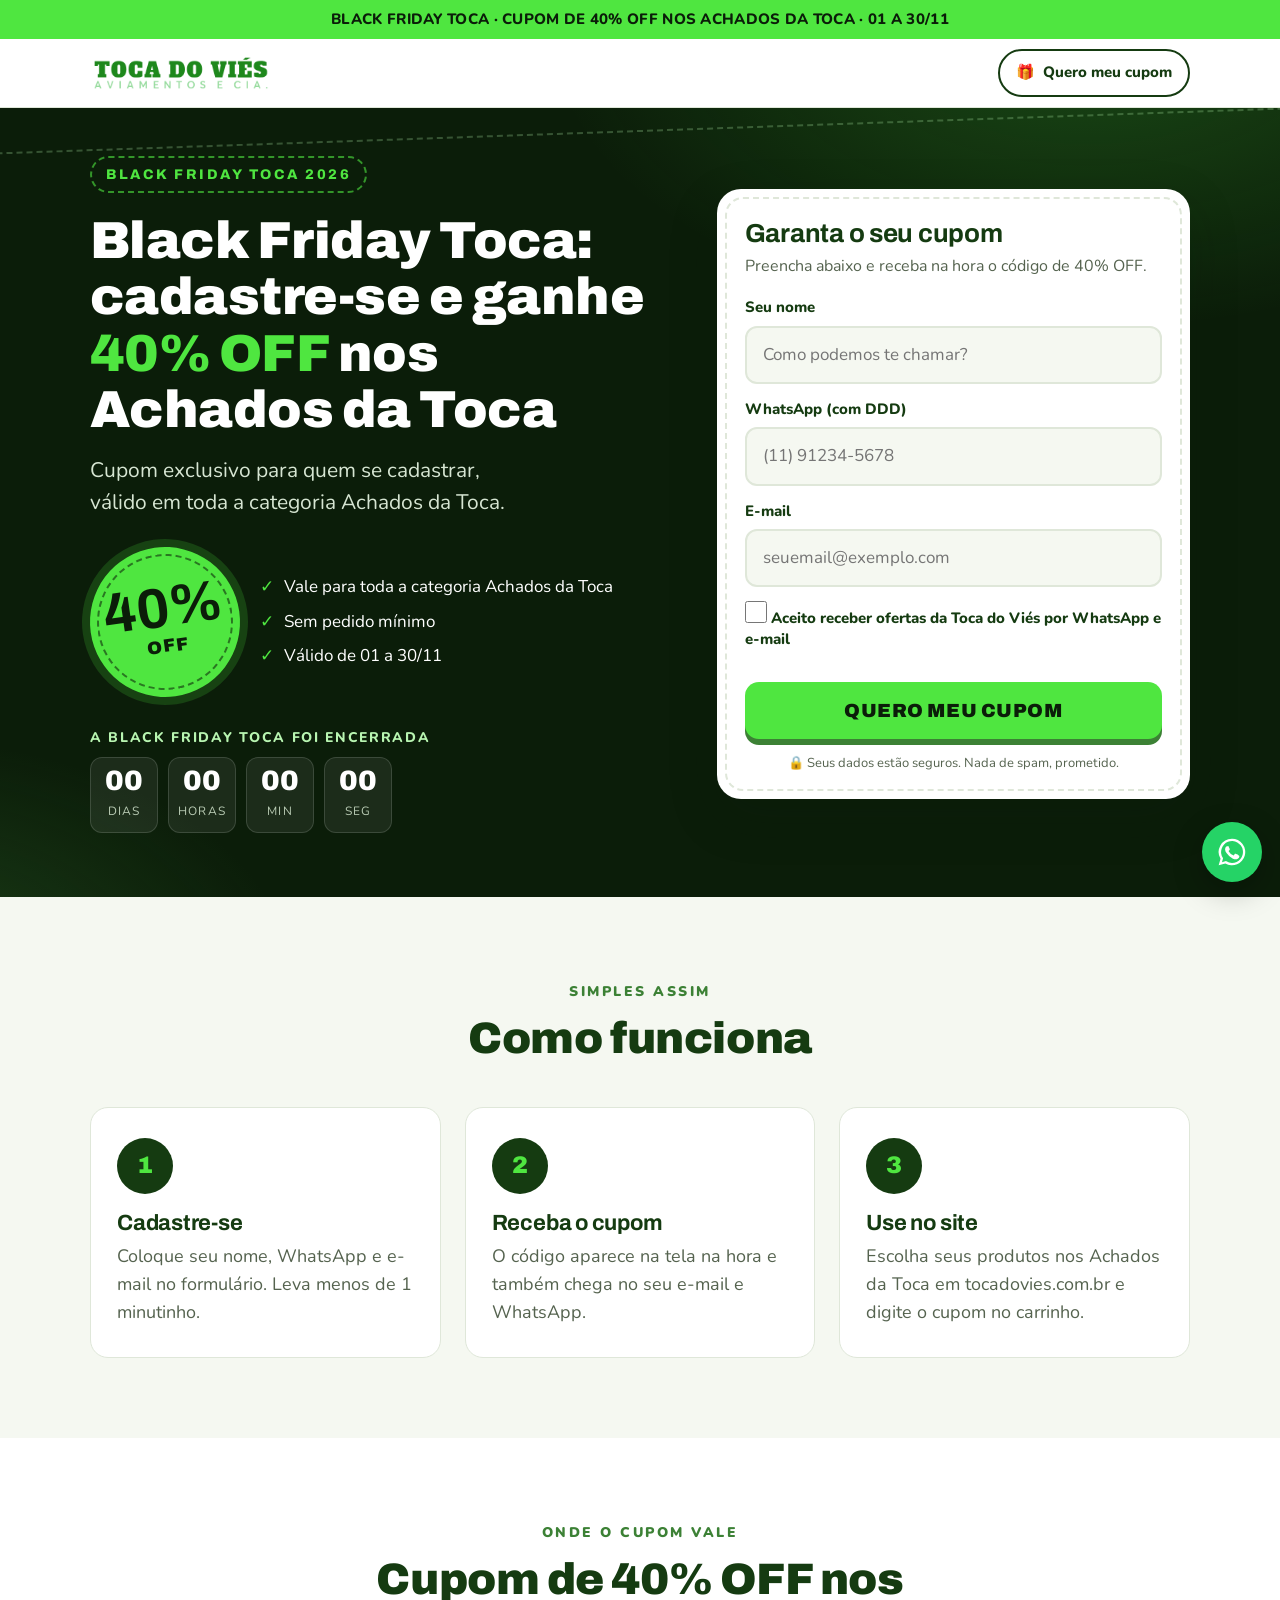
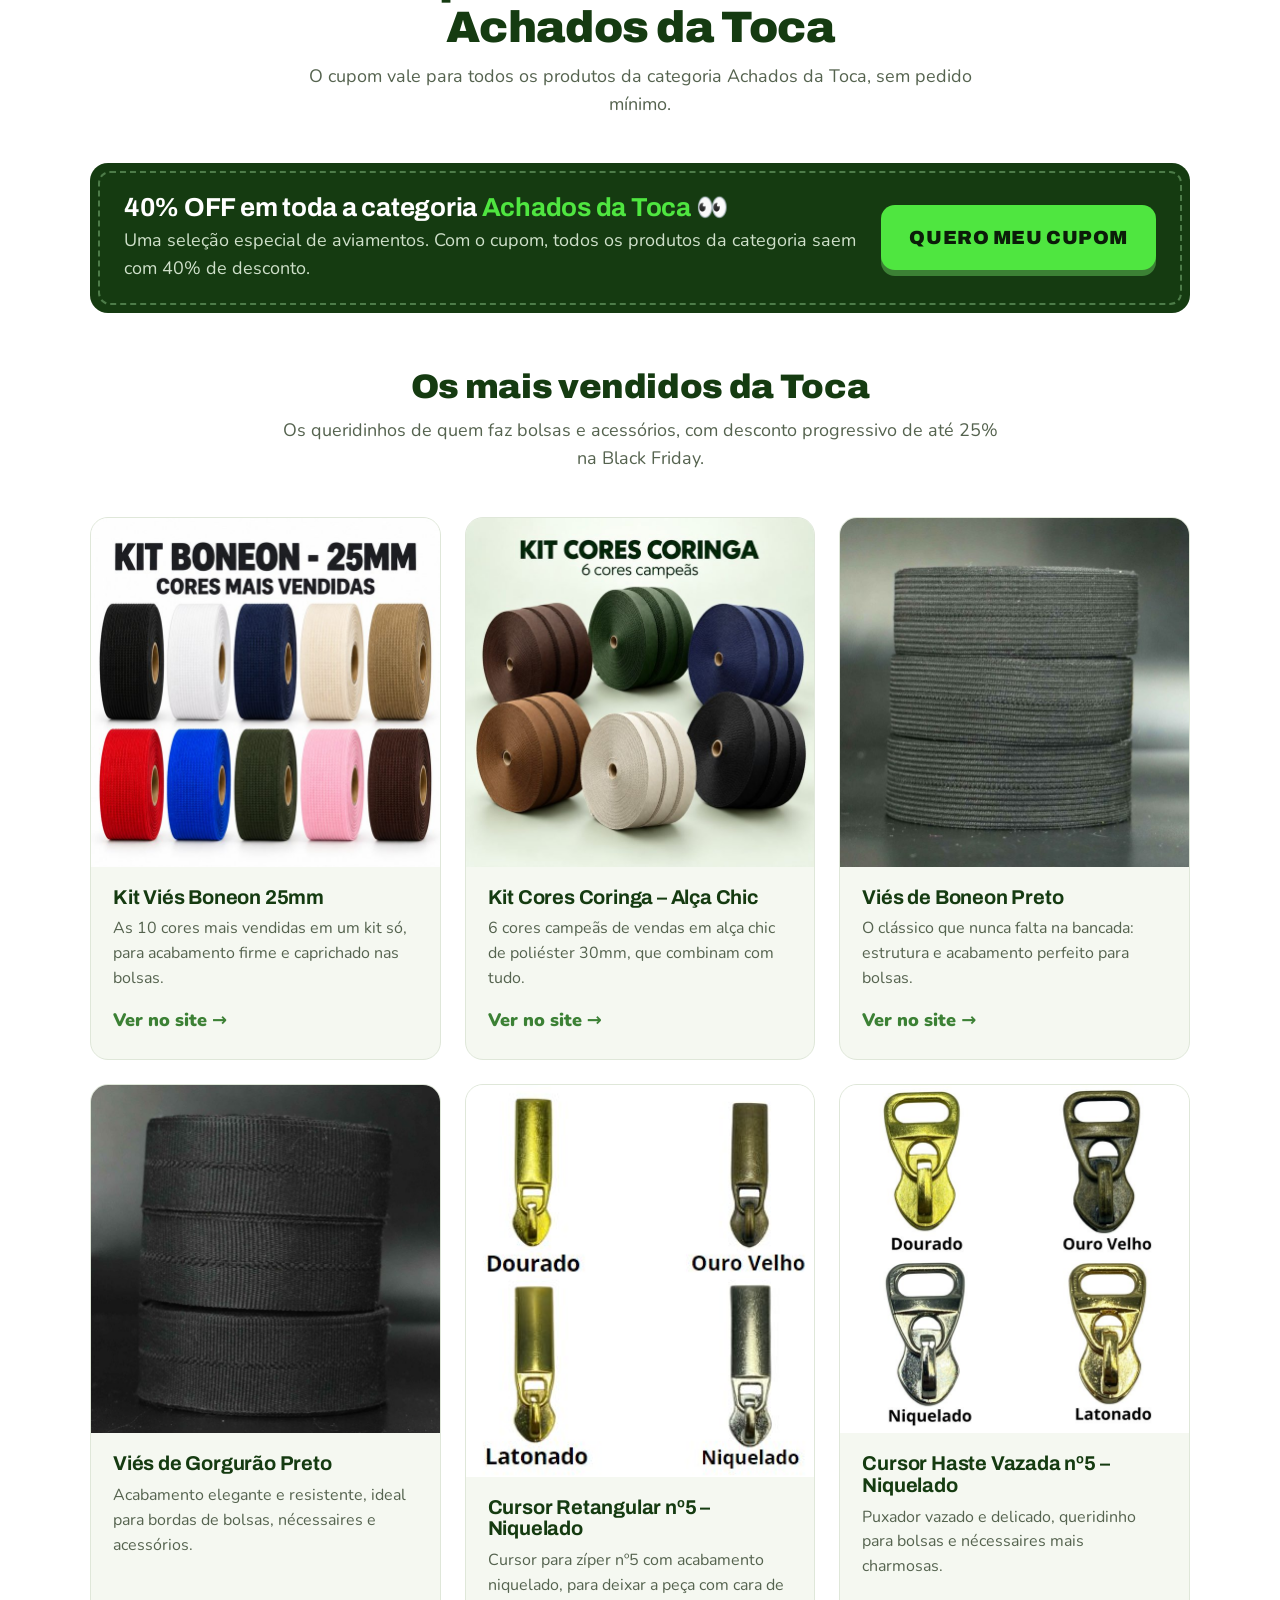
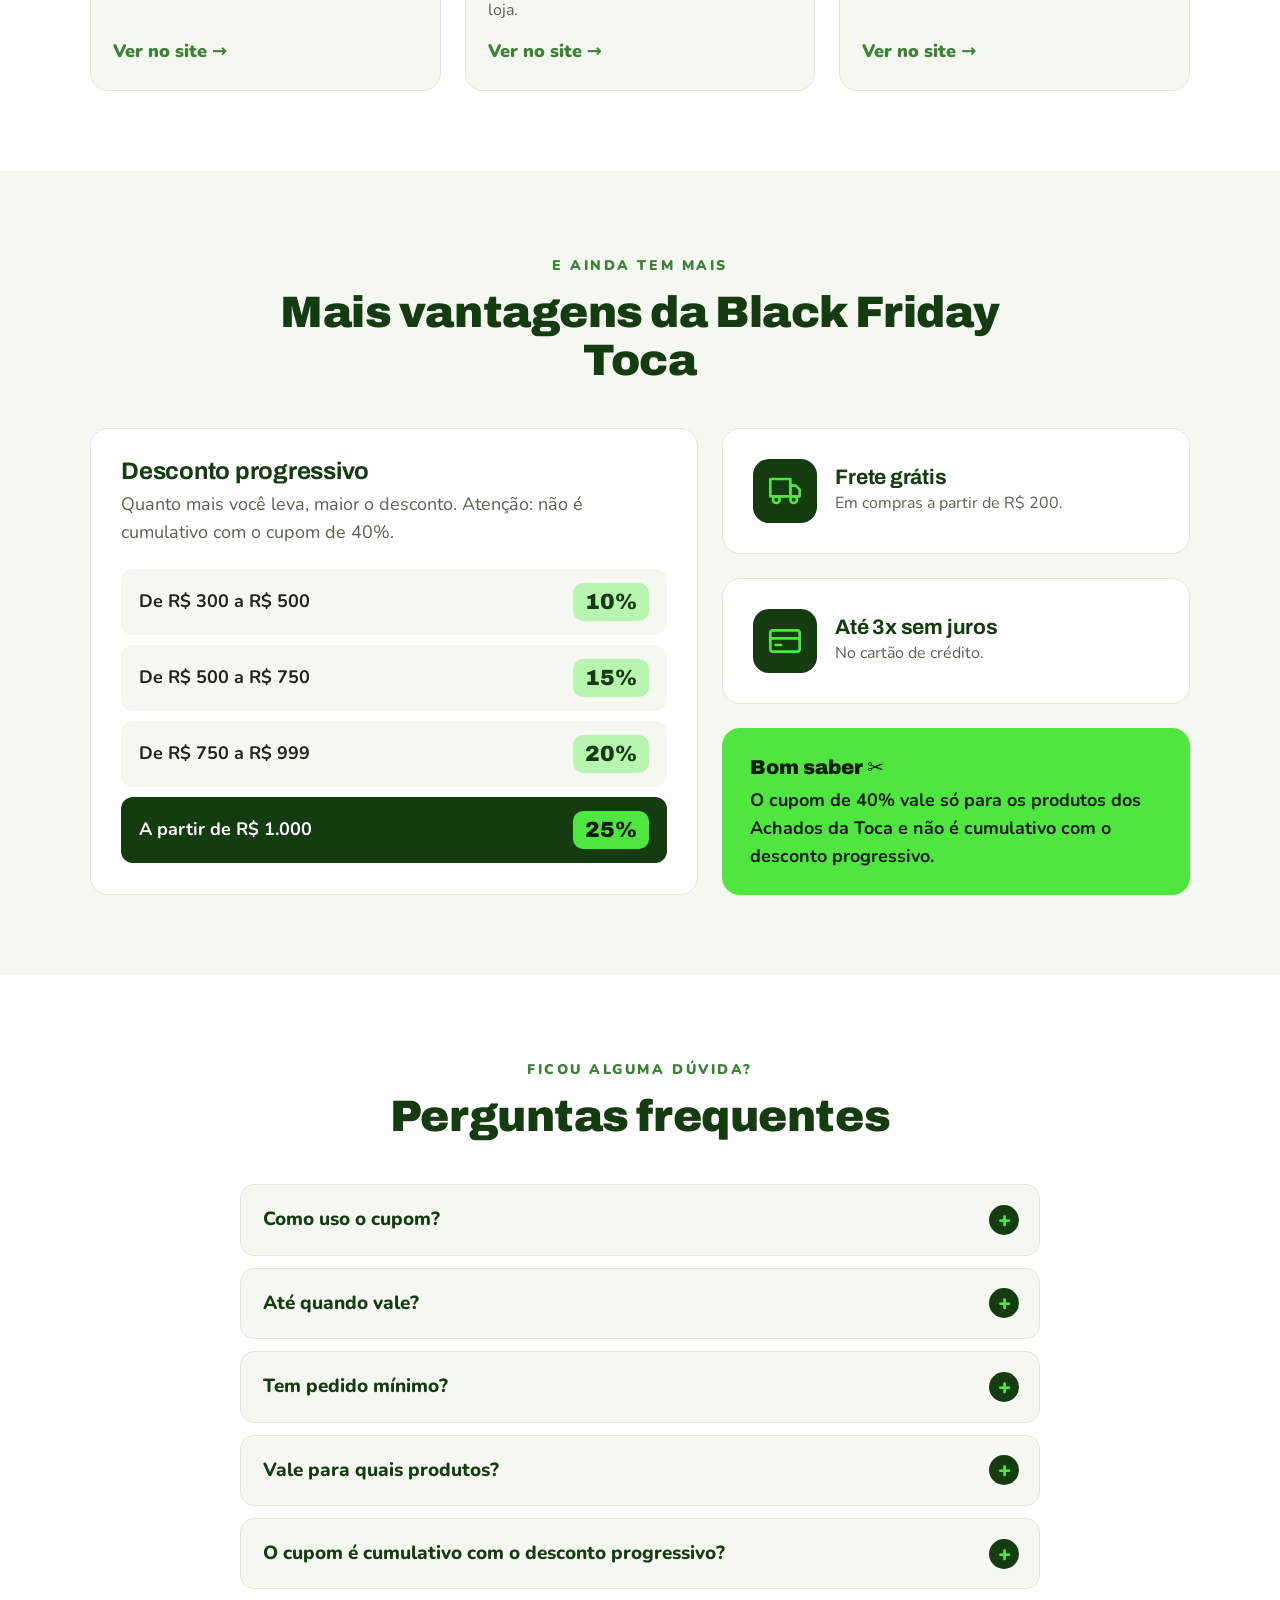
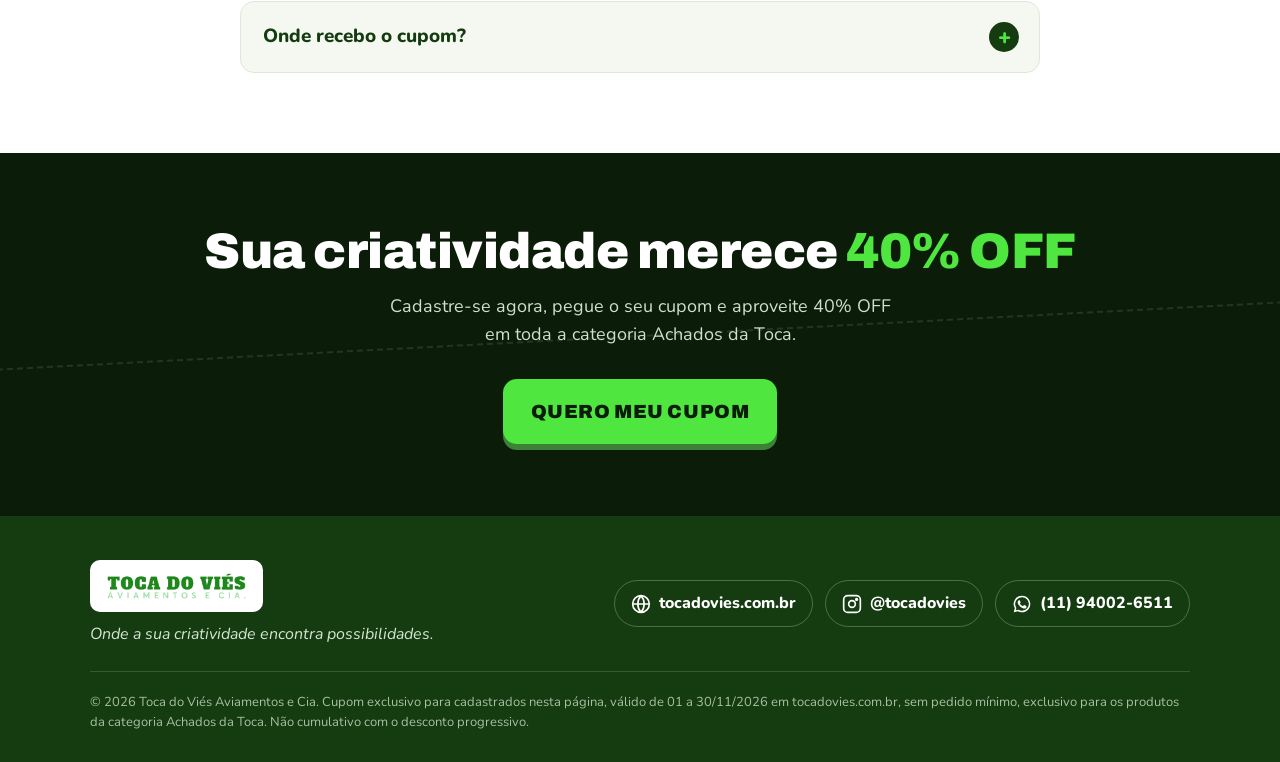
==== commit 32c4d35b: "Cupom de 40% restrito aos Achados da Toca e não cumulativo com o progressivo Co-Authored-By: Claude " ====
--- a/index.html
+++ b/index.html
@@ -3,14 +3,14 @@
 <head>
   <meta charset="utf-8">
   <meta name="viewport" content="width=device-width, initial-scale=1">
-  <title>Black Friday Toca do Viés | Cadastre-se e ganhe 40% OFF</title>
-  <meta name="description" content="Black Friday Toca do Viés: cadastre-se e ganhe um cupom exclusivo de 40% OFF no site todo, sem pedido mínimo. Válido de 01 a 30/11.">
+  <title>Black Friday Toca do Viés | Cadastre-se e ganhe 40% OFF nos Achados da Toca</title>
+  <meta name="description" content="Black Friday Toca do Viés: cadastre-se e ganhe um cupom exclusivo de 40% OFF na categoria Achados da Toca, sem pedido mínimo. Válido de 01 a 30/11.">
   <meta name="theme-color" content="#0b1d09">
   <link rel="canonical" href="https://lp.tocadovies.com.br/">
 
   <meta property="og:type" content="website">
-  <meta property="og:title" content="Black Friday Toca: cadastre&#8209;se e ganhe 40% OFF no site">
-  <meta property="og:description" content="Cupom exclusivo para quem se cadastrar. Use nos produtos que você já conhece.">
+  <meta property="og:title" content="Black Friday Toca: cadastre-se e ganhe 40% OFF nos Achados da Toca">
+  <meta property="og:description" content="Cupom exclusivo para quem se cadastrar, válido em toda a categoria Achados da Toca.">
   <meta property="og:image" content="https://lp.tocadovies.com.br/assets/img/kit-vies-boneon.jpg">
   <meta property="og:url" content="https://lp.tocadovies.com.br/">
   <meta property="og:locale" content="pt_BR">
@@ -26,7 +26,7 @@
 </head>
 <body>
 
-  <div class="topbar">BLACK FRIDAY TOCA · CUPOM DE 40% OFF NO SITE TODO · 01 A 30/11</div>
+  <div class="topbar">BLACK FRIDAY TOCA · CUPOM DE 40% OFF NOS ACHADOS DA TOCA · 01 A 30/11</div>
 
   <header class="header">
     <div class="container">
@@ -40,8 +40,8 @@
     <div class="container">
       <div class="hero-copy">
         <span class="eyebrow">Black Friday Toca 2026</span>
-        <h1>Black Friday Toca: cadastre&#8209;se e ganhe <span class="hl">40% OFF</span> no site</h1>
-        <p class="lead">Cupom exclusivo para quem se cadastrar. Use nos produtos que você já conhece.</p>
+        <h1>Black Friday Toca: cadastre&#8209;se e ganhe <span class="hl">40% OFF</span> nos Achados da Toca</h1>
+        <p class="lead">Cupom exclusivo para quem se cadastrar, válido em toda a categoria Achados da Toca.</p>
       </div>
 
       <form class="form-card" id="lead-form" novalidate>
@@ -87,9 +87,9 @@
         <div class="offer">
           <div class="offer-badge" aria-hidden="true"><strong>40%</strong><span>OFF</span></div>
           <ul class="offer-list">
-            <li>Vale para o site todo</li>
+            <li>Vale para toda a categoria Achados da Toca</li>
             <li>Sem pedido mínimo</li>
-            <li>Soma com o desconto progressivo e com os Achadinhos</li>
+            <li>Válido de 01 a 30/11</li>
           </ul>
         </div>
         <div class="countdown-wrap">
@@ -126,7 +126,7 @@
         <div class="step">
           <div class="step-num">3</div>
           <h3>Use no site</h3>
-          <p>Escolha seus aviamentos em tocadovies.com.br e digite o cupom no carrinho.</p>
+          <p>Escolha seus produtos nos Achados da Toca em tocadovies.com.br e digite o cupom no carrinho.</p>
         </div>
       </div>
     </div>
@@ -136,69 +136,75 @@
   <section class="section products-section" id="produtos">
     <div class="container">
       <div class="section-head">
-        <span class="kicker">Os queridinhos da Toca</span>
-        <h2>Produtos que você já conhece, com 40% OFF</h2>
-        <p>Os mais vendidos para quem faz bolsas e acessórios. Com o cupom, sai muito mais em conta.</p>
+        <span class="kicker">Onde o cupom vale</span>
+        <h2>Cupom de 40% OFF nos Achados da Toca</h2>
+        <p>O cupom vale para todos os produtos da categoria Achados da Toca, sem pedido mínimo.</p>
+      </div>
+
+      <div class="achadinhos">
+        <div>
+          <h3>40% OFF em toda a categoria <span>Achados da Toca</span> 👀</h3>
+          <p>Uma seleção especial de aviamentos. Com o cupom, todos os produtos da categoria saem com 40% de desconto.</p>
+        </div>
+        <a class="btn" href="#cadastro">Quero meu cupom</a>
+      </div>
+
+      <div class="section-head section-head-sub">
+        <h2>Os mais vendidos da Toca</h2>
+        <p>Os queridinhos de quem faz bolsas e acessórios, com desconto progressivo de até 25% na Black Friday.</p>
       </div>
 
       <div class="products">
         <article class="product">
-          <div class="product-img"><img src="assets/img/kit-vies-boneon.jpg" alt="Kit Viés Boneon 25mm com 10 cores" loading="lazy" width="700" height="700"><span class="product-tag">-40%</span></div>
+          <div class="product-img"><img src="assets/img/kit-vies-boneon.jpg" alt="Kit Viés Boneon 25mm com 10 cores" loading="lazy" width="700" height="700"></div>
           <div class="product-body">
             <h3>Kit Viés Boneon 25mm</h3>
             <p>As 10 cores mais vendidas em um kit só, para acabamento firme e caprichado nas bolsas.</p>
-            <a class="product-link" href="#cadastro">Quero 40% OFF →</a>
-          </div>
-        </article>
-        <article class="product">
-          <div class="product-img"><img src="assets/img/kit-alca-chic.jpg" alt="Kit Alça Chic 30mm com 6 cores campeãs" loading="lazy" width="700" height="700"><span class="product-tag">-40%</span></div>
+            <a class="product-link" data-product href="https://www.tocadovies.com.br/gorgurao/gorgurao/kit-vies-boneon-25mm-10-cores-mais-vendidas" target="_blank" rel="noopener">Ver no site →</a>
+          </div>
+        </article>
+        <article class="product">
+          <div class="product-img"><img src="assets/img/kit-alca-chic.jpg" alt="Kit Alça Chic 30mm com 6 cores campeãs" loading="lazy" width="700" height="700"></div>
           <div class="product-body">
             <h3>Kit Cores Coringa – Alça Chic</h3>
             <p>6 cores campeãs de vendas em alça chic de poliéster 30mm, que combinam com tudo.</p>
-            <a class="product-link" href="#cadastro">Quero 40% OFF →</a>
-          </div>
-        </article>
-        <article class="product">
-          <div class="product-img"><img src="assets/img/vies-boneon-preto.jpg" alt="Viés de Boneon Preto" loading="lazy" width="700" height="700"><span class="product-tag">-40%</span></div>
+            <a class="product-link" data-product href="https://www.tocadovies.com.br/alca-chic-de-poliester/kit-alca-chic-cores-campeas-de-vendas-30mm-3cm" target="_blank" rel="noopener">Ver no site →</a>
+          </div>
+        </article>
+        <article class="product">
+          <div class="product-img"><img src="assets/img/vies-boneon-preto.jpg" alt="Viés de Boneon Preto" loading="lazy" width="700" height="700"></div>
           <div class="product-body">
             <h3>Viés de Boneon Preto</h3>
             <p>O clássico que nunca falta na bancada: estrutura e acabamento perfeito para bolsas.</p>
-            <a class="product-link" href="#cadastro">Quero 40% OFF →</a>
-          </div>
-        </article>
-        <article class="product">
-          <div class="product-img"><img src="assets/img/vies-gorgurao-preto.jpg" alt="Viés de Gorgurão Preto" loading="lazy" width="700" height="700"><span class="product-tag">-40%</span></div>
+            <a class="product-link" data-product href="https://www.tocadovies.com.br/vies-boneon/preto" target="_blank" rel="noopener">Ver no site →</a>
+          </div>
+        </article>
+        <article class="product">
+          <div class="product-img"><img src="assets/img/vies-gorgurao-preto.jpg" alt="Viés de Gorgurão Preto" loading="lazy" width="700" height="700"></div>
           <div class="product-body">
             <h3>Viés de Gorgurão Preto</h3>
             <p>Acabamento elegante e resistente, ideal para bordas de bolsas, nécessaires e acessórios.</p>
-            <a class="product-link" href="#cadastro">Quero 40% OFF →</a>
-          </div>
-        </article>
-        <article class="product">
-          <div class="product-img"><img src="assets/img/cursor-retangular.jpg" alt="Cursor Retangular nº5 Niquelado" loading="lazy" width="329" height="370"><span class="product-tag">-40%</span></div>
+            <a class="product-link" data-product href="https://www.tocadovies.com.br/vies-de-gorgurao/preto?variant_id=26385" target="_blank" rel="noopener">Ver no site →</a>
+          </div>
+        </article>
+        <article class="product">
+          <div class="product-img"><img src="assets/img/cursor-retangular.jpg" alt="Cursor Retangular nº5 Niquelado" loading="lazy" width="329" height="370"></div>
           <div class="product-body">
             <h3>Cursor Retangular nº5 – Niquelado</h3>
             <p>Cursor para zíper nº5 com acabamento niquelado, para deixar a peça com cara de loja.</p>
-            <a class="product-link" href="#cadastro">Quero 40% OFF →</a>
-          </div>
-        </article>
-        <article class="product">
-          <div class="product-img"><img src="assets/img/cursor-haste-vazada.jpg" alt="Cursor Haste Vazada nº5 Niquelado" loading="lazy" width="700" height="700"><span class="product-tag">-40%</span></div>
+            <a class="product-link" data-product href="https://www.tocadovies.com.br/cursores-e-ziper/cursores/cursor-n5-retangular?variant_id=10867" target="_blank" rel="noopener">Ver no site →</a>
+          </div>
+        </article>
+        <article class="product">
+          <div class="product-img"><img src="assets/img/cursor-haste-vazada.jpg" alt="Cursor Haste Vazada nº5 Niquelado" loading="lazy" width="700" height="700"></div>
           <div class="product-body">
             <h3>Cursor Haste Vazada nº5 – Niquelado</h3>
             <p>Puxador vazado e delicado, queridinho para bolsas e nécessaires mais charmosas.</p>
-            <a class="product-link" href="#cadastro">Quero 40% OFF →</a>
-          </div>
-        </article>
-      </div>
-
-      <div class="achadinhos">
-        <div>
-          <h3>Tem também os <span>Achadinhos</span> 👀</h3>
-          <p>Uma seleção de aviamentos com preço especial. E o cupom soma com eles!</p>
-        </div>
-        <a class="btn" href="#cadastro">Quero meu cupom</a>
-      </div>
+            <a class="product-link" data-product href="https://www.tocadovies.com.br/cursores-e-ziper/cursores/cursor-n5-haste-vazada?variant_id=7429" target="_blank" rel="noopener">Ver no site →</a>
+          </div>
+        </article>
+      </div>
+
     </div>
   </section>
 
@@ -207,13 +213,13 @@
     <div class="container">
       <div class="section-head">
         <span class="kicker">E ainda tem mais</span>
-        <h2>Vantagens que se somam ao cupom</h2>
+        <h2>Mais vantagens da Black Friday Toca</h2>
       </div>
 
       <div class="perks">
         <div class="perk-card">
           <h3>Desconto progressivo</h3>
-          <p>Quanto mais você leva, maior o desconto. E ele soma com o cupom de 40%!</p>
+          <p>Quanto mais você leva, maior o desconto. Atenção: não é cumulativo com o cupom de 40%.</p>
           <ul class="tiers">
             <li><span>De R$ 300 a R$ 500</span><b>10%</b></li>
             <li><span>De R$ 500 a R$ 750</span><b>15%</b></li>
@@ -242,8 +248,8 @@
             </div>
           </div>
           <div class="combo">
-            <strong>Tudo junto e misturado ✂️</strong>
-            Cupom de 40% + desconto progressivo + Achadinhos. A Black Friday mais caprichada da Toca.
+            <strong>Bom saber ✂️</strong>
+            O cupom de 40% vale só para os produtos dos Achados da Toca e não é cumulativo com o desconto progressivo.
           </div>
         </div>
       </div>
@@ -271,12 +277,12 @@
           <p>Não! Pode usar em qualquer valor de compra.</p>
         </details>
         <details>
-          <summary>Vale para o site todo?</summary>
-          <p>Sim, vale para todos os produtos do site.</p>
-        </details>
-        <details>
-          <summary>Soma com o desconto progressivo?</summary>
-          <p>Sim! O cupom soma com o desconto progressivo do site (de 10% a 25%) e também com os Achadinhos.</p>
+          <summary>Vale para quais produtos?</summary>
+          <p>O cupom vale para todos os produtos da categoria Achados da Toca.</p>
+        </details>
+        <details>
+          <summary>O cupom é cumulativo com o desconto progressivo?</summary>
+          <p>Não. O cupom de 40% não é cumulativo com o desconto progressivo do site.</p>
         </details>
         <details>
           <summary>Onde recebo o cupom?</summary>
@@ -290,7 +296,7 @@
   <section class="final-cta">
     <div class="container">
       <h2>Sua criatividade merece <span>40% OFF</span></h2>
-      <p>Cadastre-se agora, pegue o seu cupom e aproveite a Black Friday da Toca nos aviamentos que você mais usa.</p>
+      <p>Cadastre-se agora, pegue o seu cupom e aproveite 40% OFF em toda a categoria Achados da Toca.</p>
       <a class="btn" href="#cadastro">Quero meu cupom</a>
     </div>
   </section>
@@ -316,7 +322,7 @@
           (11) 94002-6511
         </a>
       </div>
-      <p class="footer-legal">© 2026 Toca do Viés Aviamentos e Cia. Cupom exclusivo para cadastrados nesta página, válido de 01 a 30/11/2026 em tocadovies.com.br, sem pedido mínimo, para o site todo. Acumulativo com o desconto progressivo e com os Achadinhos.</p>
+      <p class="footer-legal">© 2026 Toca do Viés Aviamentos e Cia. Cupom exclusivo para cadastrados nesta página, válido de 01 a 30/11/2026 em tocadovies.com.br, sem pedido mínimo, exclusivo para os produtos da categoria Achados da Toca. Não cumulativo com o desconto progressivo.</p>
     </div>
   </footer>
 
--- a/assets/css/style.css
+++ b/assets/css/style.css
@@ -96,7 +96,7 @@
   border: 2px dashed rgba(79, 230, 64, .6);
   border-radius: 999px; padding: 6px 14px;
 }
-.hero h1 { font-size: clamp(36px, 5.4vw, 62px); font-weight: 900; margin: 20px 0 16px; }
+.hero h1 { font-size: clamp(34px, 4.6vw, 52px); font-weight: 900; margin: 20px 0 16px; }
 .hero h1 .hl { color: var(--lime); }
 .hero .lead { font-size: 21px; color: #d6e5d2; max-width: 34ch; }
 
@@ -191,6 +191,7 @@
 .section-head .kicker { font-weight: 900; font-size: 14px; letter-spacing: .18em; text-transform: uppercase; color: var(--leaf); }
 .section-head h2 { font-size: clamp(30px, 4vw, 44px); font-weight: 900; color: var(--forest); margin-top: 10px; }
 .section-head p { color: var(--muted); margin-top: 12px; }
+.section-head-sub h2 { font-size: clamp(26px, 3.2vw, 34px); }
 
 /* Como funciona */
 .steps { display: grid; grid-template-columns: repeat(3, 1fr); gap: 24px; counter-reset: step; }
@@ -234,7 +235,7 @@
 .product-link:hover { text-decoration: underline; }
 
 .achadinhos {
-  margin-top: 28px;
+  margin-bottom: 56px;
   display: flex; align-items: center; justify-content: space-between; gap: 24px;
   background: var(--forest); color: var(--white);
   border-radius: var(--radius); padding: 30px 34px;
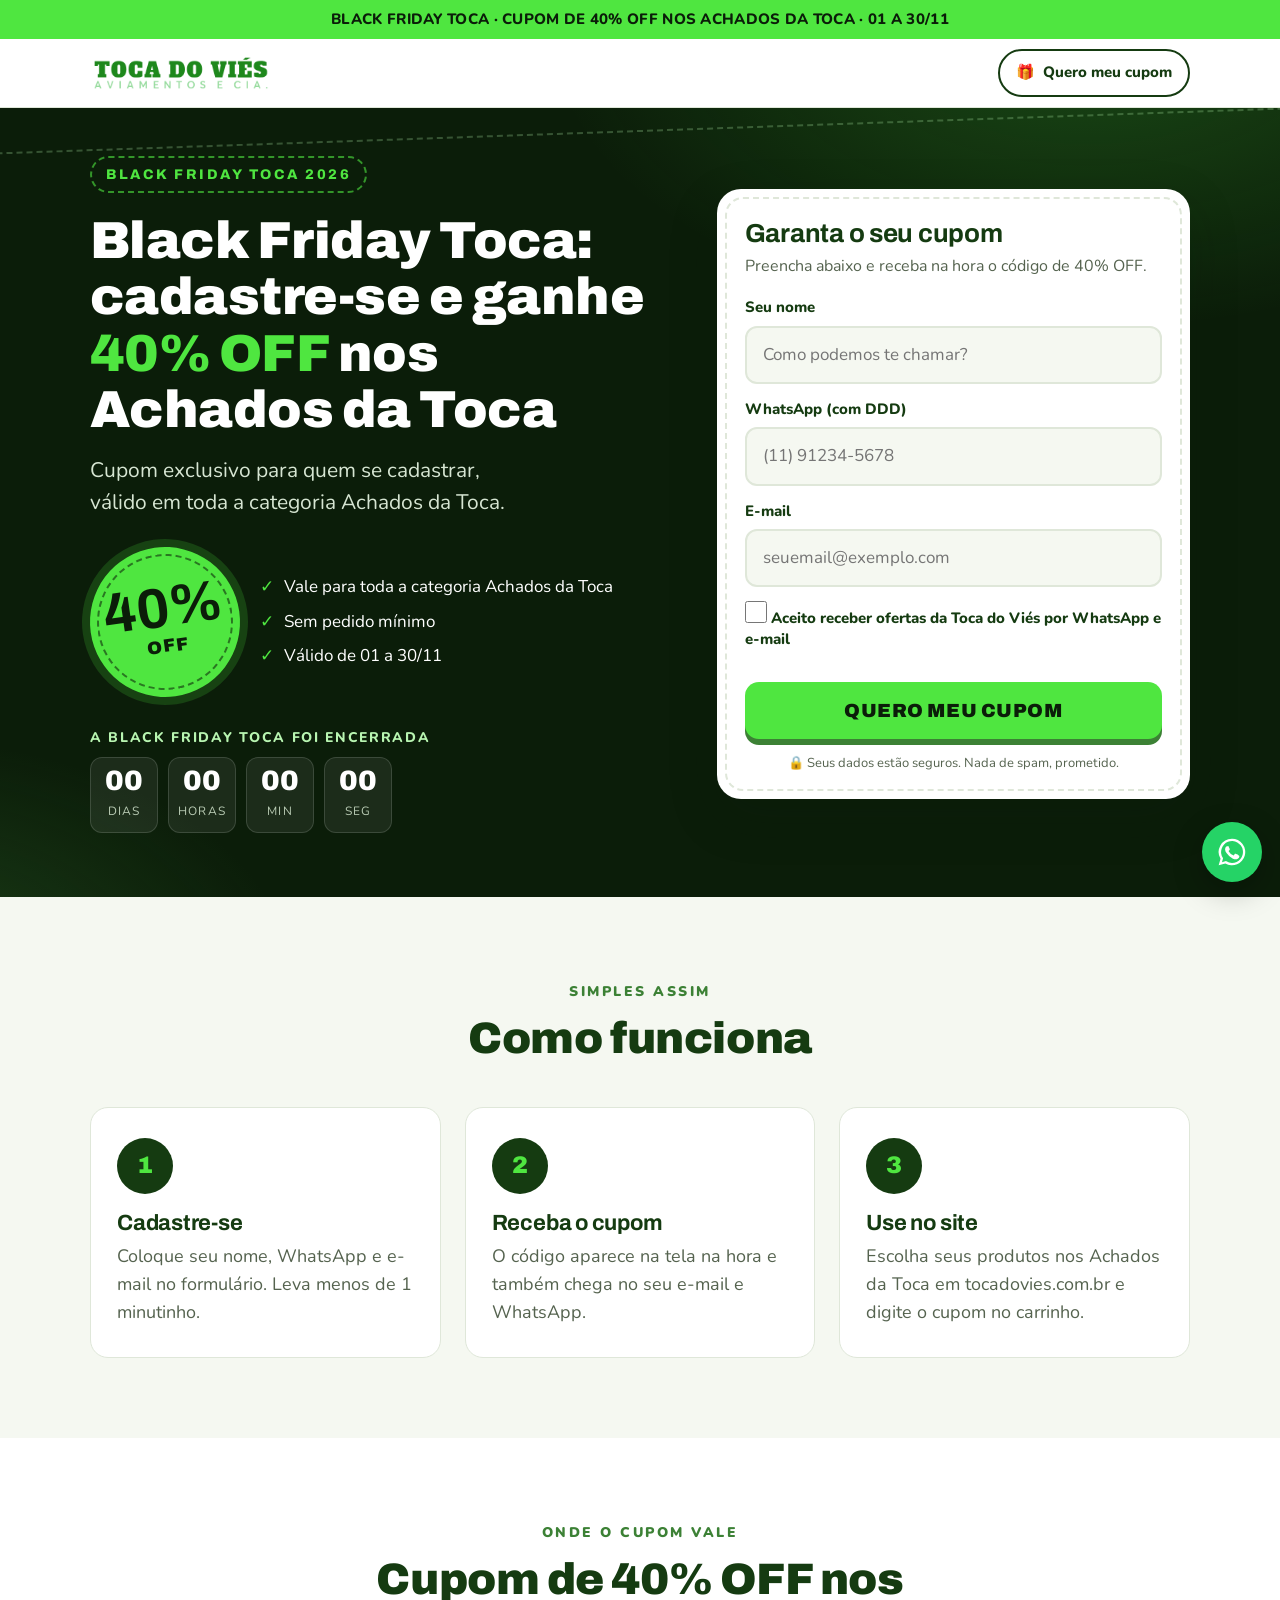
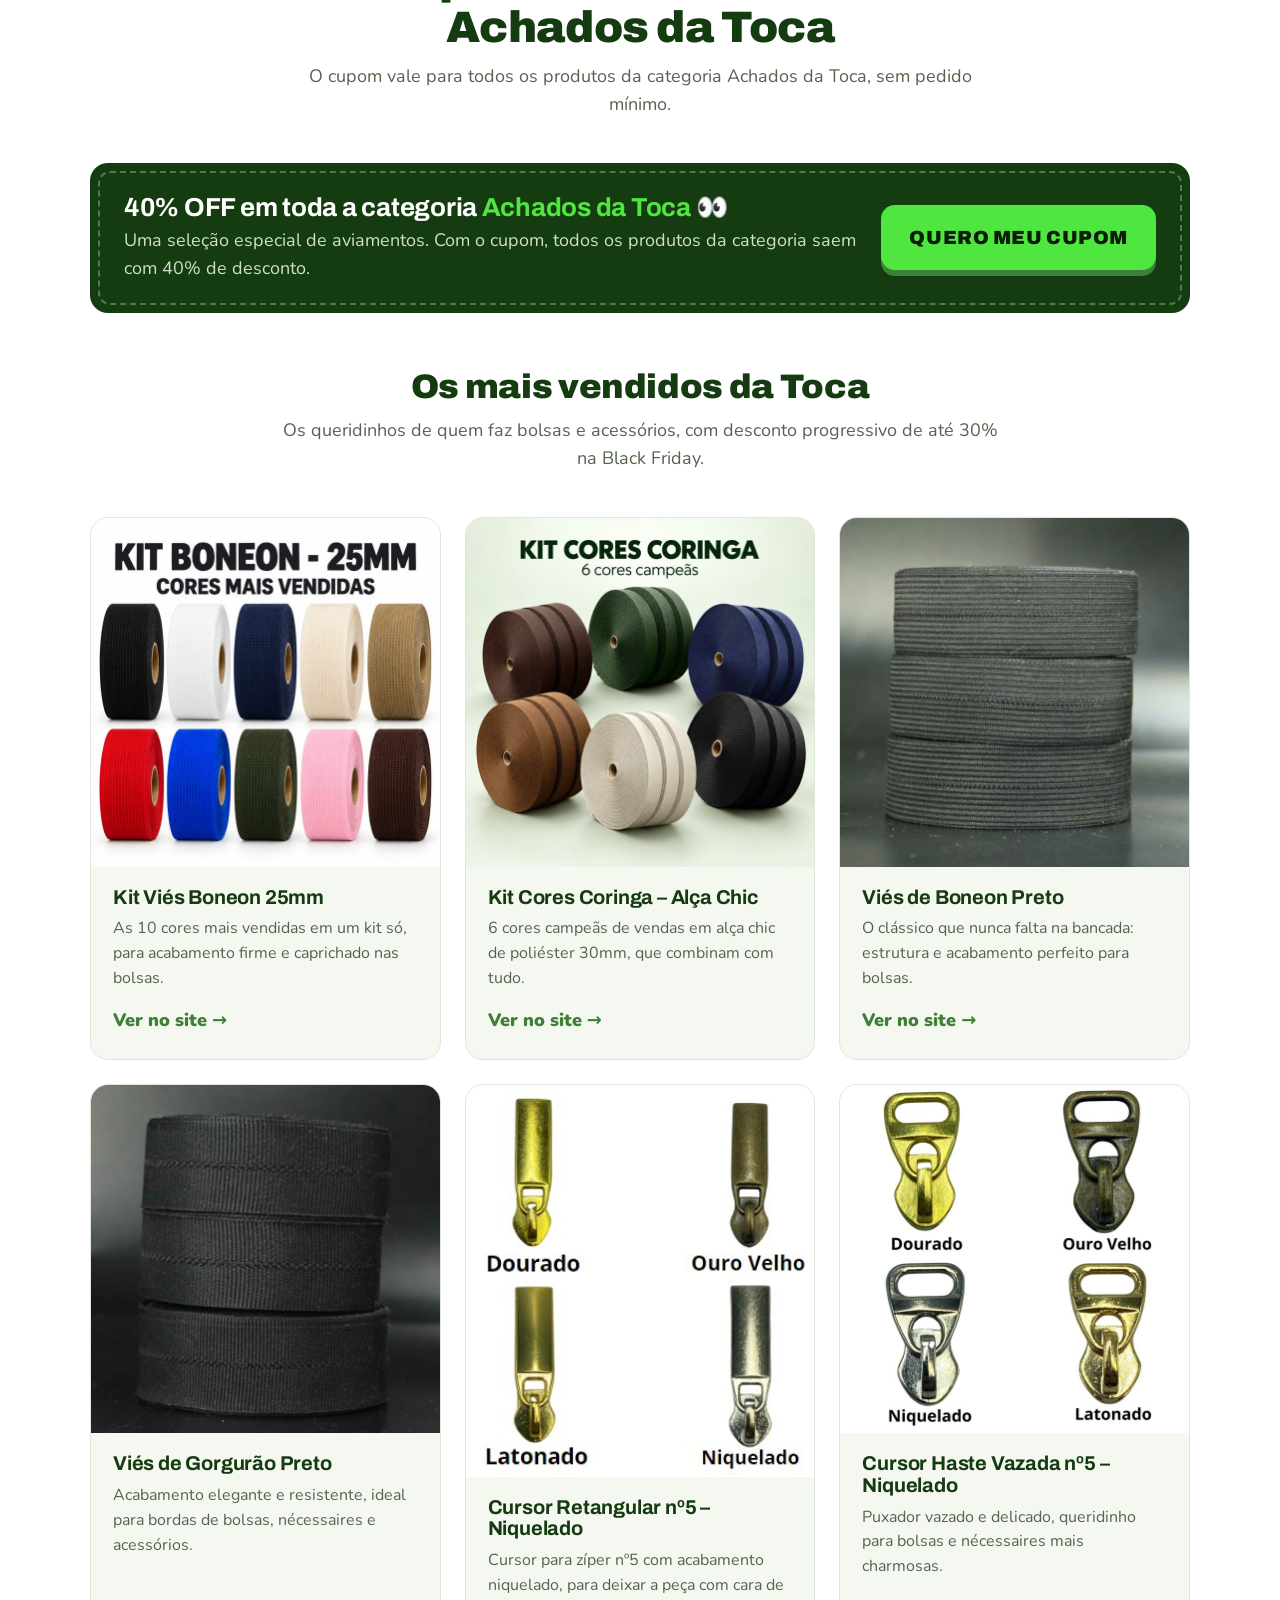
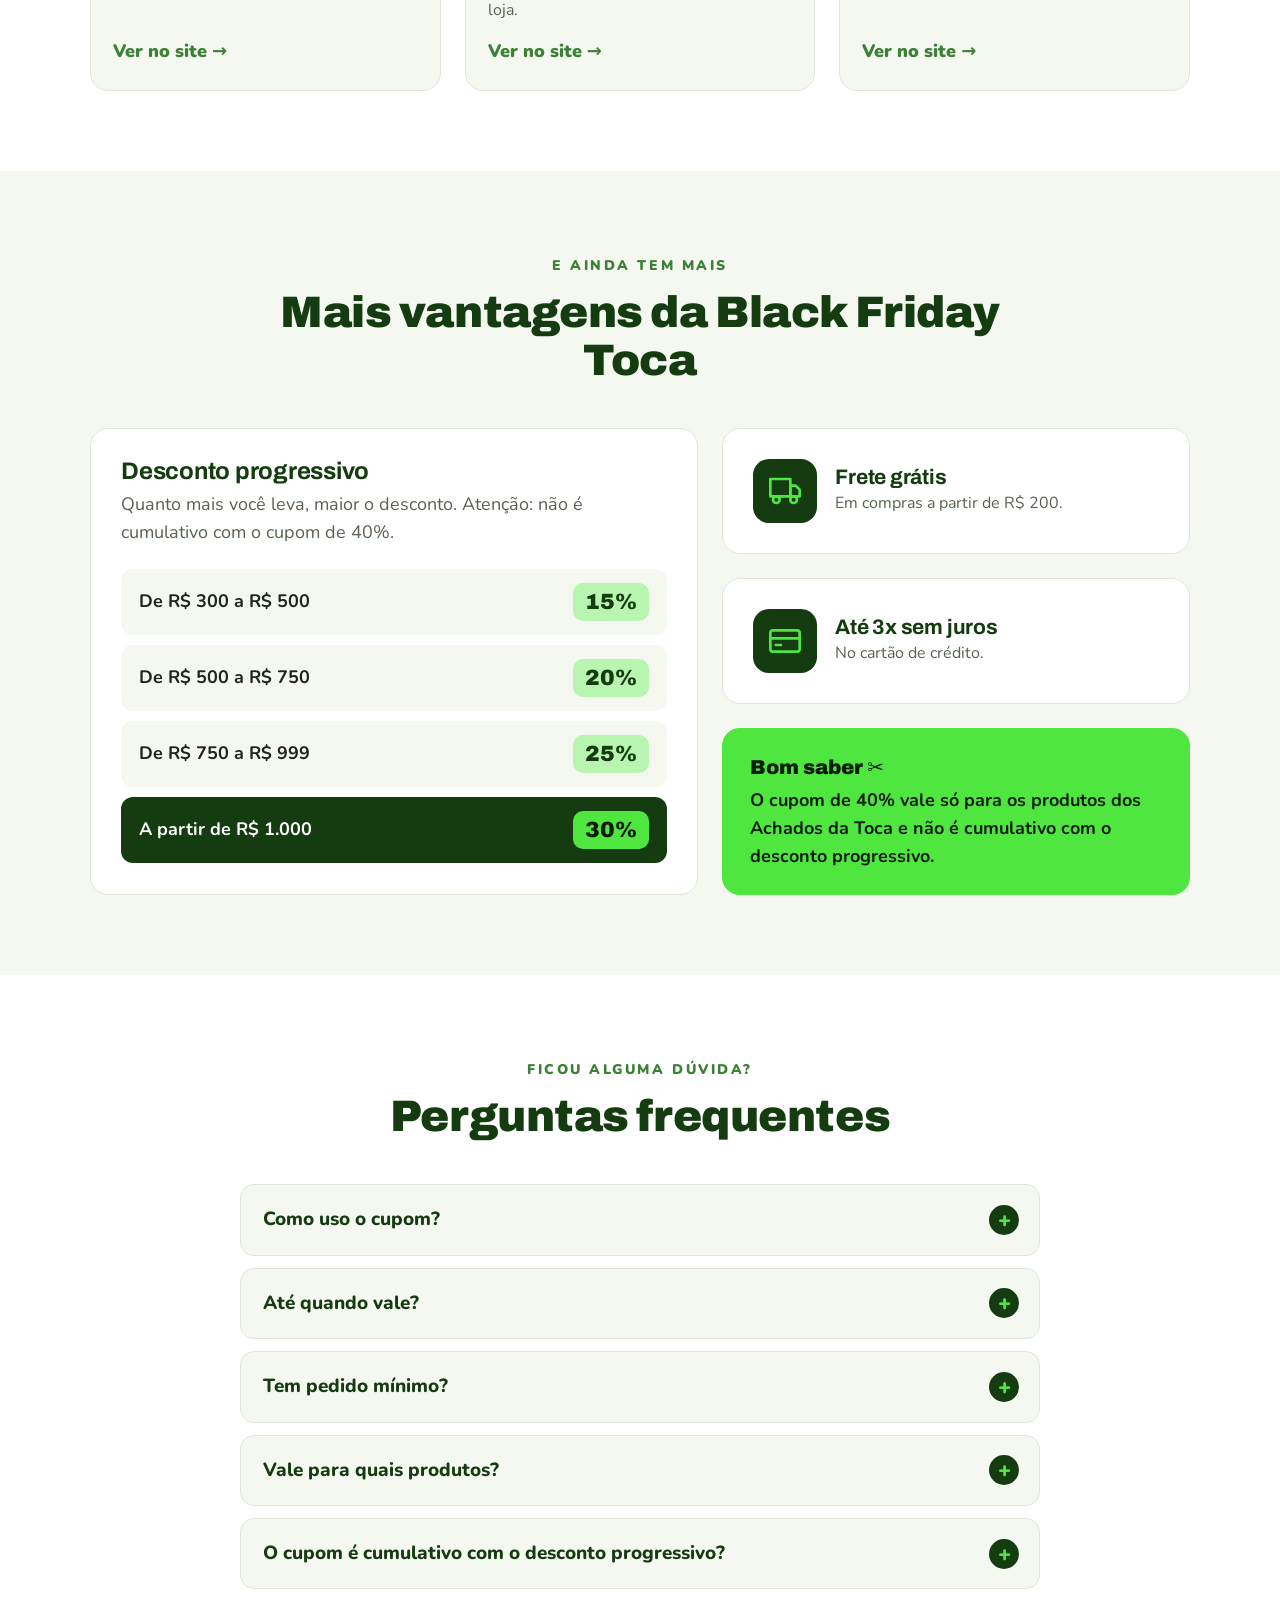
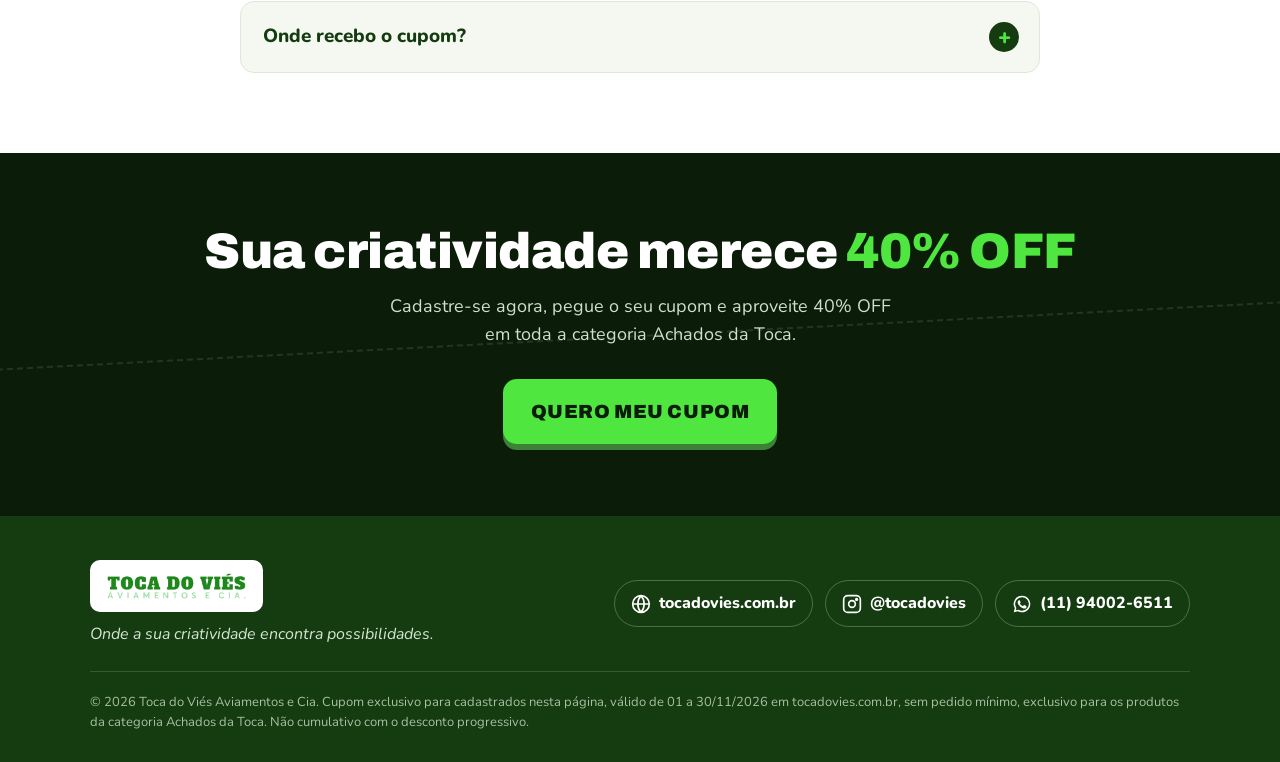
==== commit 21918b47: "Corrige faixas do desconto progressivo para 15%, 20%, 25% e 30% Co-Authored-By: Claude Opus 5.5 <nor" ====
--- a/index.html
+++ b/index.html
@@ -151,7 +151,7 @@
 
       <div class="section-head section-head-sub">
         <h2>Os mais vendidos da Toca</h2>
-        <p>Os queridinhos de quem faz bolsas e acessórios, com desconto progressivo de até 25% na Black Friday.</p>
+        <p>Os queridinhos de quem faz bolsas e acessórios, com desconto progressivo de até 30% na Black Friday.</p>
       </div>
 
       <div class="products">
@@ -221,10 +221,10 @@
           <h3>Desconto progressivo</h3>
           <p>Quanto mais você leva, maior o desconto. Atenção: não é cumulativo com o cupom de 40%.</p>
           <ul class="tiers">
-            <li><span>De R$ 300 a R$ 500</span><b>10%</b></li>
-            <li><span>De R$ 500 a R$ 750</span><b>15%</b></li>
-            <li><span>De R$ 750 a R$ 999</span><b>20%</b></li>
-            <li><span>A partir de R$ 1.000</span><b>25%</b></li>
+            <li><span>De R$ 300 a R$ 500</span><b>15%</b></li>
+            <li><span>De R$ 500 a R$ 750</span><b>20%</b></li>
+            <li><span>De R$ 750 a R$ 999</span><b>25%</b></li>
+            <li><span>A partir de R$ 1.000</span><b>30%</b></li>
           </ul>
         </div>
 
